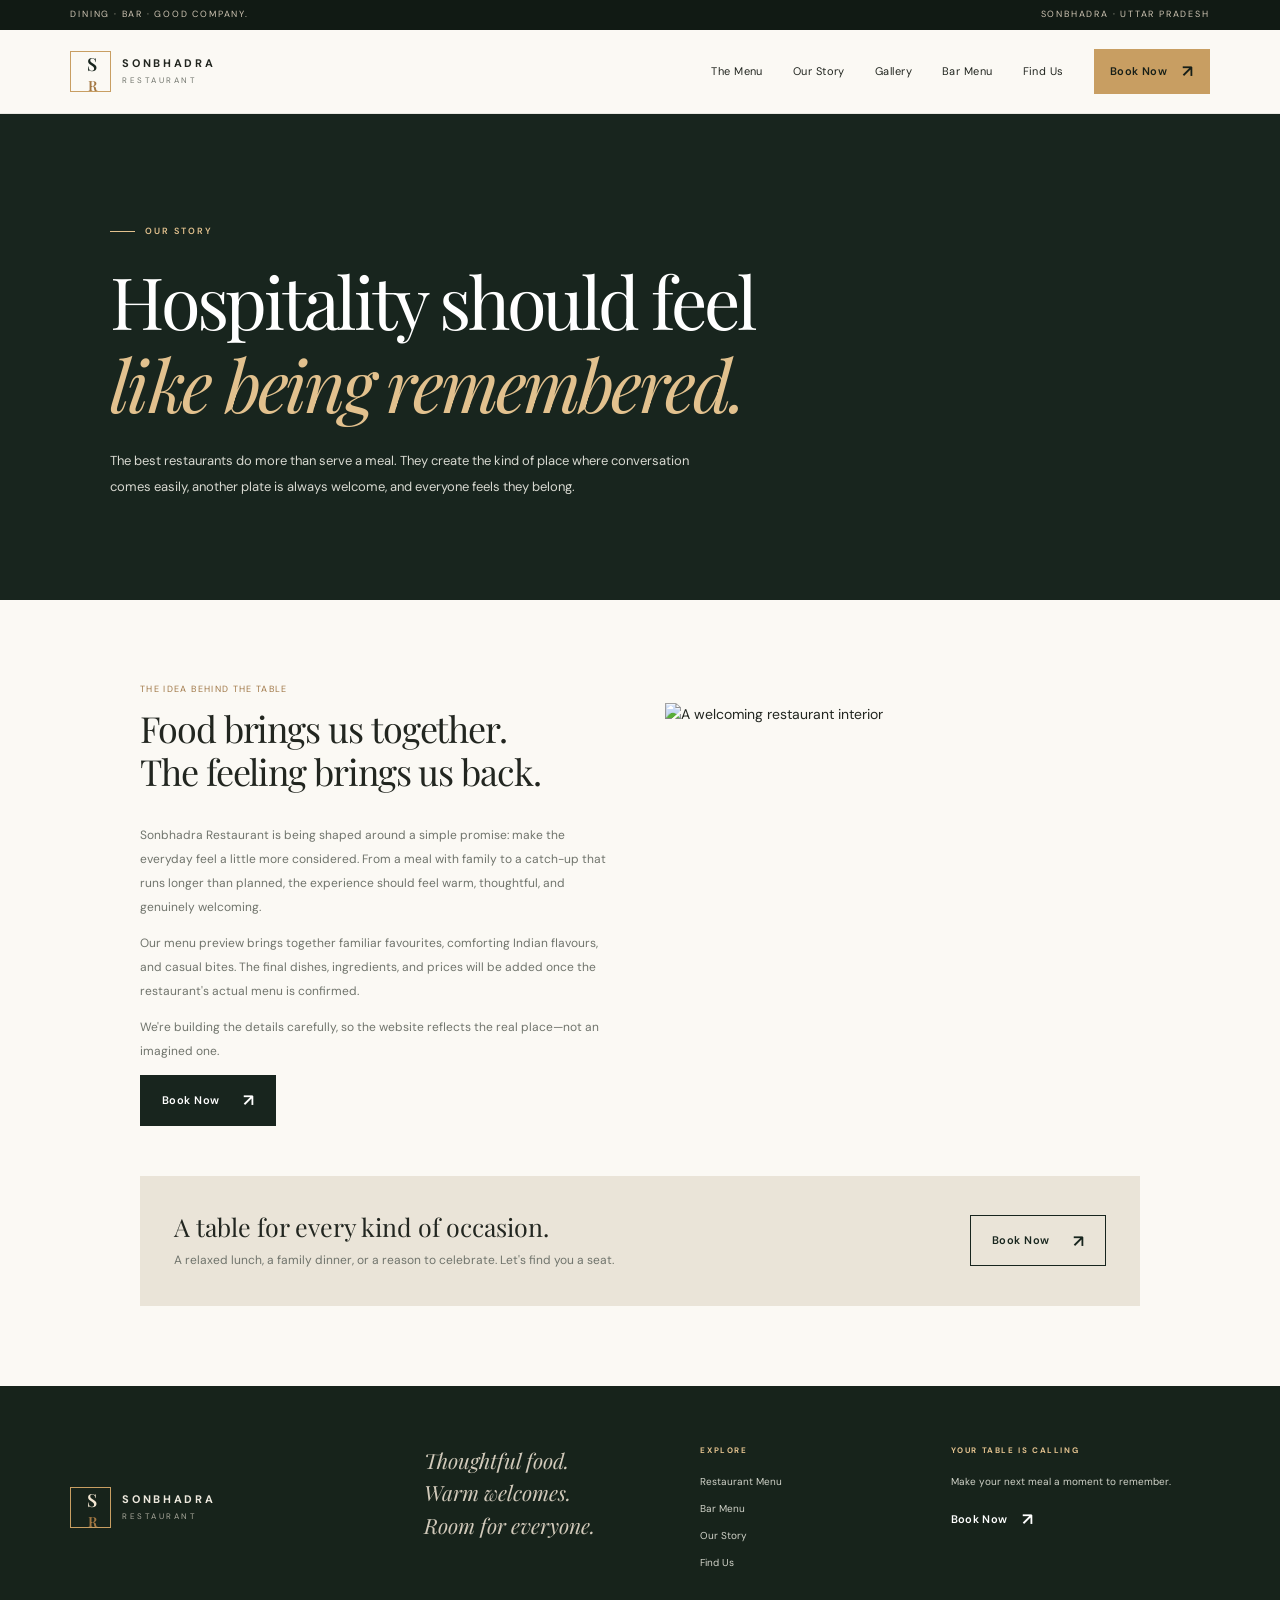
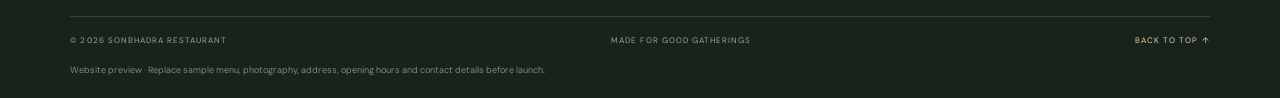
==== about.html @ 44542d3e "Simplify site navigation and align booking labels" ====
<!doctype html>
<html lang="en">
<head><meta charset="utf-8"><meta name="viewport" content="width=device-width, initial-scale=1"><meta name="theme-color" content="#18251e"><meta name="description" content="Discover the thinking behind Sonbhadra Restaurant."><title>Our Story — Sonbhadra Restaurant</title><link rel="preconnect" href="https://fonts.googleapis.com"><link rel="preconnect" href="https://fonts.gstatic.com" crossorigin><link href="https://fonts.googleapis.com/css2?family=DM+Sans:wght@400;500;600;700&family=Playfair+Display:wght@400;500;600;700&display=swap" rel="stylesheet"><link rel="stylesheet" href="styles.css"><script src="app.js" defer></script></head>
<body><div class="topline"><span>DINING · BAR · GOOD COMPANY.</span><span class="topline-right">SONBHADRA · UTTAR PRADESH</span></div><header class="site-header" id="top"><a class="brand" href="index.html"><span class="brand-mark">S<span>R</span></span><span class="brand-copy"><strong>SONBHADRA</strong><small>RESTAURANT</small></span></a><button class="menu-toggle" type="button" aria-label="Open navigation" aria-expanded="false"><span></span><span></span></button><nav class="main-nav" aria-label="Main navigation"><a href="index.html#menu">The Menu</a><a href="about.html">Our Story</a><a href="index.html#gallery">Gallery</a><a href="index.html#menu">Bar Menu</a><a href="index.html#visit">Find Us</a><button class="button button-small button-gold js-book" type="button">Book Now <span>↗</span></button></nav></header>
<main><section class="page-hero"><p class="eyebrow"><span></span> OUR STORY</p><h1>Hospitality should feel<br><em>like being remembered.</em></h1><p class="page-lede">The best restaurants do more than serve a meal. They create the kind of place where conversation comes easily, another plate is always welcome, and everyone feels they belong.</p></section>
<section class="page-content"><div class="page-split"><div><p class="page-eyebrow-note">THE IDEA BEHIND THE TABLE</p><h2>Food brings us together.<br>The feeling brings us back.</h2><p>Sonbhadra Restaurant is being shaped around a simple promise: make the everyday feel a little more considered. From a meal with family to a catch-up that runs longer than planned, the experience should feel warm, thoughtful, and genuinely welcoming.</p><p>Our menu preview brings together familiar favourites, comforting Indian flavours, and casual bites. The final dishes, ingredients, and prices will be added once the restaurant's actual menu is confirmed.</p><p>We're building the details carefully, so the website reflects the real place—not an imagined one.</p><button class="button button-dark js-book" type="button">Book Now <span>↗</span></button></div><img src="https://images.unsplash.com/photo-1517248135467-4c7edcad34c4?auto=format&fit=crop&w=1100&q=85" alt="A welcoming restaurant interior" loading="lazy"></div><div class="page-callout"><div><h3>A table for every kind of occasion.</h3><p>A relaxed lunch, a family dinner, or a reason to celebrate. Let's find you a seat.</p></div><button class="button button-outline js-book" type="button">Book Now <span>↗</span></button></div></section></main>
<footer class="site-footer"><div class="footer-main"><a class="brand brand-footer" href="index.html"><span class="brand-mark">S<span>R</span></span><span class="brand-copy"><strong>SONBHADRA</strong><small>RESTAURANT</small></span></a><p>Thoughtful food.<br>Warm welcomes.<br>Room for everyone.</p><div class="footer-links"><strong>EXPLORE</strong><a href="index.html#menu">Restaurant Menu</a><a href="index.html#menu" data-open-bar-menu>Bar Menu</a><a href="about.html">Our Story</a><a href="index.html#visit">Find Us</a></div><div class="footer-booking"><strong>YOUR TABLE IS CALLING</strong><p>Make your next meal a moment to remember.</p><button class="text-link text-link-light js-book" type="button">Book Now <span>↗</span></button></div></div><div class="footer-bottom"><span>© <span data-year></span> SONBHADRA RESTAURANT</span><span>MADE FOR GOOD GATHERINGS</span><a href="#top">BACK TO TOP ↑</a></div><p class="demo-note">Website preview · Replace sample menu, photography, address, opening hours and contact details before launch.</p></footer>
<div class="booking-modal" id="booking-modal" aria-hidden="true"><div class="modal-backdrop" data-close-modal></div><section class="booking-card" role="dialog" aria-modal="true" aria-labelledby="booking-title" aria-describedby="booking-description"><button class="modal-close" type="button" aria-label="Close booking form" data-close-modal>×</button><p class="eyebrow"><span></span> A PLACE FOR YOU</p><h2 id="booking-title">Let's save you<br><em>a table.</em></h2><p id="booking-description" class="modal-intro">Share a few details. We'll prepare a WhatsApp message for the restaurant so you can confirm your reservation directly.</p><form id="booking-form"><div class="form-row"><label>Your name<input name="guestName" type="text" autocomplete="name" placeholder="Full name" required maxlength="80"></label><label>Phone number<input name="guestPhone" type="tel" autocomplete="tel" placeholder="+91 ..." required maxlength="18" pattern="[+0-9 ()-]{7,18}" title="Enter a valid phone number"></label></div><div class="form-row"><label>Date<input name="date" id="booking-date" type="date" required></label><label>Preferred time<select name="time" required><option value="">Choose a time</option><option>12:00 PM</option><option>12:30 PM</option><option>1:00 PM</option><option>1:30 PM</option><option>2:00 PM</option><option>6:00 PM</option><option>6:30 PM</option><option>7:00 PM</option><option>7:30 PM</option><option>8:00 PM</option><option>8:30 PM</option><option>9:00 PM</option></select></label></div><label>Number of guests<select name="guests" required><option value="1">1 guest</option><option value="2" selected>2 guests</option><option value="3">3 guests</option><option value="4">4 guests</option><option value="5">5 guests</option><option value="6">6 guests</option><option value="7">7 guests</option><option value="8">8 guests</option><option value="9">9 guests</option><option value="10">10 guests</option></select></label><button class="button button-dark form-submit" type="submit">Send on WhatsApp <span>↗</span></button><p class="form-footnote">Your booking is confirmed directly with the restaurant on WhatsApp.</p></form></section></div><div class="toast" id="site-toast" role="status" aria-live="polite"></div></body></html>
---- styles.css ----
:root{--forest:#18251e;--forest-2:#25362b;--cream:#f4f0e8;--paper:#fbf9f4;--gold:#c89e62;--gold-light:#e2c18e;--ink:#222620;--muted:#70746c;--line:#dfd9cd;--serif:"Playfair Display",Georgia,serif;--sans:"DM Sans",Arial,sans-serif;--container:1240px}*{box-sizing:border-box}html{scroll-behavior:smooth;scroll-padding-top:92px}body{margin:0;background:var(--paper);color:var(--ink);font-family:var(--sans);font-size:14px;line-height:1.7;-webkit-font-smoothing:antialiased}body.modal-open{overflow:hidden}img{display:block;width:100%;height:100%;object-fit:cover}a{color:inherit;text-decoration:none}button,input,select{font:inherit}button{cursor:pointer}button:focus-visible,a:focus-visible,input:focus-visible,select:focus-visible{outline:2px solid var(--gold);outline-offset:4px}.topline{min-height:30px;padding:7px 5.5%;display:flex;justify-content:space-between;align-items:center;background:#111a14;color:#cfc5b4;font-size:9px;letter-spacing:.2em}.site-header{position:sticky;top:0;z-index:30;display:flex;align-items:center;justify-content:space-between;padding:19px 5.5%;background:rgba(251,249,244,.96);border-bottom:1px solid rgba(32,42,34,.08);backdrop-filter:blur(16px);transition:padding .25s,box-shadow .25s}.site-header.is-scrolled{padding-top:13px;padding-bottom:13px;box-shadow:0 8px 28px #18251e0b}.brand{display:inline-flex;align-items:center;gap:11px;flex-shrink:0}.brand-mark{width:41px;height:41px;border:1px solid var(--gold);display:grid;place-items:center;position:relative;font:600 18px var(--serif);color:var(--forest);letter-spacing:-.08em}.brand-mark span{font-size:14px;color:#a47843;margin-left:1px}.brand-copy{display:flex;flex-direction:column;line-height:1.25;letter-spacing:.19em}.brand-copy strong{font-size:11px;font-weight:700}.brand-copy small{font-size:8px;letter-spacing:.31em;color:var(--muted);margin-top:4px}.main-nav{display:flex;gap:30px;align-items:center}.main-nav>a{font-size:11px;letter-spacing:.04em;transition:color .2s}.main-nav>a:hover,.footer-links a:hover{color:#ac7c43}.button{border:1px solid transparent;display:inline-flex;align-items:center;justify-content:center;gap:23px;padding:15px 21px;font-size:11px;font-weight:600;letter-spacing:.04em;transition:background .22s,color .22s,border-color .22s,transform .22s;min-height:48px}.button:hover{transform:translateY(-2px)}.button span{font-size:17px;line-height:0}.button-small{padding:12px 15px;min-height:42px;gap:15px}.button-gold{color:#171f18;background:var(--gold)}.button-gold:hover{background:var(--gold-light)}.button-dark{color:#fff;background:var(--forest)}.button-dark:hover{background:#314537}.button-outline{border-color:var(--forest);color:var(--forest);background:transparent}.button-outline:hover{background:var(--forest);color:white}.menu-toggle{display:none;background:none;border:0;padding:9px}.menu-toggle span{display:block;width:24px;height:1px;background:var(--forest);margin:6px}
.hero{position:relative;isolation:isolate;min-height:690px;height:min(79vw,790px);max-height:850px;background:#20271f;color:#fff;display:flex;align-items:center;overflow:hidden}.hero-image,.hero-shade{position:absolute;inset:0;z-index:-2}.hero-image{object-position:center 55%;animation:heroReveal 1.1s ease-out both}.hero-shade{z-index:-1;background:linear-gradient(90deg,rgba(10,16,12,.84) 0%,rgba(14,20,15,.64) 44%,rgba(10,15,11,.16) 100%),linear-gradient(0deg,rgba(8,13,10,.55),transparent 26%)}.hero-content{width:min(720px,72%);margin-left:max(8%,calc((100% - var(--container))/2));padding:72px 0 92px;animation:fadeUp .75s .12s both}.eyebrow{display:flex;align-items:center;gap:10px;margin:0 0 20px;color:#9c794d;font-size:9px;font-weight:600;letter-spacing:.22em}.eyebrow>span{display:inline-block;width:25px;height:1px;background:currentColor}.eyebrow-light{color:var(--gold-light)}h1,h2,h3,p{margin-top:0}h1,h2{font-family:var(--serif);font-weight:400;letter-spacing:-.045em}h1{font-size:clamp(48px,6.5vw,84px);line-height:1.08;margin-bottom:23px}h1 em,h2 em{font-weight:400;color:var(--gold);font-style:italic}.hero-lede{max-width:390px;color:#e0ded7;font-size:14px;line-height:1.9}.hero-actions{display:flex;align-items:center;gap:29px;margin-top:35px}.text-link{display:inline-flex;align-items:center;gap:15px;border:0;padding:0;background:transparent;color:var(--forest);font-size:11px;font-weight:600;letter-spacing:.03em}.text-link span{font-size:17px;transition:transform .2s}.text-link:hover span{transform:translate(3px,-2px)}.text-link-light{color:#fff}.hero-foot{position:absolute;bottom:25px;left:5.5%;right:5.5%;display:flex;justify-content:space-between;color:#d8d3c8;font-size:8px;letter-spacing:.2em}.hero-scroll b{padding-left:10px;color:var(--gold-light);font-size:13px}.hero-seal{position:absolute;right:8%;bottom:18%;height:136px;width:136px;border:1px solid rgba(226,193,142,.58);border-radius:50%;display:flex;flex-direction:column;align-items:center;justify-content:center;text-align:center;transform:rotate(9deg);color:#efe5d3}.hero-seal span{font-size:7px;letter-spacing:.2em}.hero-seal strong{font:500 14px/1.25 var(--serif);letter-spacing:.04em;margin:6px 0}.hero-seal i{font-style:normal;color:var(--gold-light);font-size:12px}.intro-strip{display:grid;grid-template-columns:repeat(3,1fr);padding:29px max(8%,calc((100% - var(--container))/2));background:#ece6da;border-bottom:1px solid #e4dccf}.intro-strip>div{display:flex;align-items:center;gap:16px;padding:0 24px;border-right:1px solid #d6ccbd}.intro-strip>div:first-child{padding-left:0}.intro-strip>div:last-child{border:0}.strip-number{font:italic 19px var(--serif);color:#b18c5c}.intro-strip p{display:flex;flex-direction:column;gap:2px;margin:0}.intro-strip strong{font-size:11px;font-weight:600}.intro-strip small{font-size:10px;color:var(--muted)}
.section{padding:105px max(5.5%,calc((100% - var(--container))/2))}.section-heading{display:flex;justify-content:space-between;align-items:end;gap:35px;margin-bottom:39px}.section-heading h2,.story-copy h2,.visit-copy h2,.page-hero h1{font-size:clamp(38px,4.6vw,58px);line-height:1.15;margin:0}.heading-note{max-width:320px;margin:0 0 5px;color:var(--muted);font-size:12px;line-height:1.9}.menu-toolbar{display:flex;align-items:center;justify-content:space-between;gap:18px;margin-bottom:25px}.filter-tabs{display:flex;gap:7px;flex-wrap:wrap}.filter-tab{padding:10px 15px;border:1px solid #ddd6c9;background:transparent;color:#51564f;font-size:10px;transition:all .2s}.filter-tab:hover,.filter-tab.is-active{background:var(--forest);border-color:var(--forest);color:#fff}.menu-note{font-size:8px;letter-spacing:.14em;color:#8b8b80;text-align:right}.menu-grid{display:grid;grid-template-columns:repeat(3,minmax(0,1fr));gap:31px 23px}.dish-card{min-width:0;transition:opacity .2s,transform .2s}.dish-card[hidden]{display:none}.dish-image{height:235px;position:relative;overflow:hidden;background:#ddd7cb}.dish-image img{transition:transform .55s cubic-bezier(.2,.7,.2,1)}.dish-card:hover .dish-image img{transform:scale(1.05)}.dish-tag{position:absolute;top:13px;left:13px;padding:7px 9px;background:#f8f4ebed;color:var(--forest);font-size:8px;font-weight:700;letter-spacing:.13em}.dish-meta{display:flex;align-items:flex-start;justify-content:space-between;gap:15px;padding:15px 0 0}.dish-meta h3{margin:0 0 5px;font:500 20px var(--serif);letter-spacing:-.025em}.dish-meta p{max-width:275px;margin:0;color:var(--muted);font-size:10px;line-height:1.75}.dish-price{font:italic 18px var(--serif);color:#986b39;white-space:nowrap;padding-top:2px}.menu-bottom{display:flex;align-items:center;justify-content:space-between;gap:24px;margin-top:40px;padding-top:22px;border-top:1px solid var(--line)}.menu-bottom p{margin:0;font-size:10px;color:var(--muted)}
.story-section{display:grid;grid-template-columns:1.02fr .98fr;min-height:620px;background:#eae4d8}.story-photo{position:relative;min-height:500px;overflow:hidden}.story-photo img{position:absolute;inset:0}.photo-caption{position:absolute;bottom:0;left:0;right:0;display:flex;justify-content:space-between;padding:19px 7%;background:linear-gradient(0deg,#111a14c9,transparent);color:#f3ecdf;font-size:8px;letter-spacing:.18em}.story-copy{position:relative;align-self:center;max-width:560px;padding:78px clamp(36px,7vw,105px)}.story-copy h2{margin-bottom:24px}.story-copy>p:not(.eyebrow){color:#66695f;font-size:12px;line-height:2;margin-bottom:16px}.story-copy .text-link{margin-top:13px}.story-ornament{position:absolute;bottom:23px;right:30px;width:70px;height:70px;display:grid;place-items:center;border:1px solid #c8bda9;border-radius:50%;font:500 28px var(--serif);color:#b08a59;letter-spacing:-.1em}.story-ornament span{font-size:19px}.gallery-section{padding-top:105px;padding-bottom:95px}.gallery-grid{display:grid;grid-template-columns:1.08fr 1fr 1fr;gap:18px}.gallery-item{position:relative;height:280px;margin:0;overflow:hidden;background:#ddd7cb}.gallery-tall{height:405px;grid-row:span 2}.gallery-item img{transition:transform .6s}.gallery-item:hover img{transform:scale(1.04)}.gallery-item figcaption{position:absolute;bottom:0;left:0;right:0;display:flex;gap:12px;align-items:center;padding:14px 17px;color:white;font-size:8px;letter-spacing:.18em;background:linear-gradient(0deg,#101710bf,transparent)}.gallery-item figcaption span{color:var(--gold-light)}.gallery-disclaimer{margin:17px 0 0;color:#8e8e82;font-size:9px}
.experience-band{position:relative;isolation:isolate;min-height:560px;display:flex;align-items:center;background:#18251e;color:white;overflow:hidden;padding:75px 9%}.experience-image,.experience-overlay{position:absolute;inset:0;z-index:-2}.experience-image img{object-position:center 45%}.experience-overlay{z-index:-1;background:linear-gradient(90deg,#121c15ef 0%,#172219dd 45%,#17221959 100%)}.experience-copy{max-width:430px}.experience-copy h2{font-size:clamp(50px,5.5vw,68px);line-height:1.05;margin:0 0 21px}.experience-copy>p:not(.eyebrow){max-width:360px;color:#d7d9d0;font-size:12px;line-height:2;margin-bottom:29px}.experience-index{position:absolute;right:5.5%;bottom:26px;color:#d1c8b9;font-size:8px;letter-spacing:.18em}
.visit-section{display:grid;grid-template-columns:.8fr 1.2fr;gap:70px;align-items:center;background:#f0ece3}.visit-copy h2{margin-bottom:22px}.visit-copy>p:not(.eyebrow){max-width:400px;color:var(--muted);font-size:12px;line-height:1.9;margin-bottom:25px}.visit-detail{display:flex;align-items:center;gap:15px;margin:19px 0}.detail-icon{width:38px;height:38px;display:grid;place-items:center;border:1px solid #d4c9b7;color:#aa7d4a;font-size:22px}.visit-detail div{display:flex;flex-direction:column;gap:3px}.visit-detail small{font-size:8px;letter-spacing:.16em;color:#8a8a7e}.visit-detail strong{font-size:11px;font-weight:600}.visit-copy .button{margin-top:15px}.map-frame{height:405px;position:relative;background:#dcd7cb;border:8px solid #fff;box-shadow:0 20px 50px #1c25180c}.map-frame iframe{border:0;width:100%;height:100%;filter:grayscale(.7) sepia(.15)}.map-label{position:absolute;top:16px;left:16px;padding:9px 12px;background:#fbf9f4f0;font-size:8px;letter-spacing:.14em}
.site-footer{background:#17231b;color:#eee9de;padding:58px 5.5% 20px}.footer-main{max-width:var(--container);margin:auto;display:grid;grid-template-columns:1.2fr .9fr .8fr 1fr;gap:43px;padding-bottom:45px}.brand-footer .brand-mark{color:#f3e7d3;border-color:var(--gold)}.brand-footer .brand-copy small{color:#aaa99d}.footer-main>p{font:italic 21px/1.55 var(--serif);color:#d1c9ba;margin:0}.footer-links,.footer-booking{display:flex;flex-direction:column;align-items:flex-start;gap:10px}.footer-links>strong,.footer-booking>strong{font-size:8px;letter-spacing:.2em;color:var(--gold-light);margin-bottom:6px}.footer-links a,.footer-booking p{font-size:10px;color:#d1d3c9;margin:0}.footer-booking .text-link{margin-top:5px}.footer-bottom{max-width:var(--container);margin:auto;border-top:1px solid #ffffff24;padding-top:17px;display:flex;justify-content:space-between;gap:18px;color:#9da399;font-size:8px;letter-spacing:.13em}.footer-bottom a{color:#e7d1b1}.demo-note{max-width:var(--container);margin:15px auto 0;color:#7f8b7f;font-size:9px}
.booking-modal{position:fixed;inset:0;z-index:100;display:grid;place-items:center;padding:18px;visibility:hidden;opacity:0;transition:opacity .25s,visibility .25s}.booking-modal.is-open{visibility:visible;opacity:1}.modal-backdrop{position:absolute;inset:0;background:#101811bd;backdrop-filter:blur(5px)}.booking-card{position:relative;width:min(610px,100%);max-height:calc(100vh - 36px);overflow:auto;padding:clamp(25px,5vw,48px);background:var(--paper);box-shadow:0 25px 100px #0005;transform:translateY(14px);transition:transform .25s}.booking-modal.is-open .booking-card{transform:translateY(0)}.modal-close{position:absolute;top:13px;right:17px;width:36px;height:36px;border:1px solid var(--line);background:transparent;font:300 26px var(--sans);color:var(--forest)}.booking-card h2{font-size:43px;line-height:1.1;margin:0 0 15px}.modal-intro{max-width:460px;margin:0 0 23px;font-size:11px;color:var(--muted);line-height:1.8}.booking-card form{display:grid;gap:15px}.form-row{display:grid;grid-template-columns:1fr 1fr;gap:13px}.booking-card label{display:flex;flex-direction:column;gap:7px;font-size:9px;font-weight:600;letter-spacing:.04em}.booking-card input,.booking-card select{width:100%;min-height:44px;border:1px solid #dcd5c9;background:#fffdf9;padding:10px 11px;color:var(--ink);border-radius:0;font-size:11px}.booking-card input::placeholder{color:#a5a398}.form-submit{width:100%;margin-top:4px}.form-footnote{margin:-4px 0 0;text-align:center;color:#81847b;font-size:9px}.toast{position:fixed;bottom:20px;left:50%;z-index:120;transform:translate(-50%,12px);padding:12px 18px;background:var(--forest);color:#fff;font-size:11px;box-shadow:0 10px 35px #0002;opacity:0;pointer-events:none;transition:all .25s;max-width:calc(100% - 30px)}.toast.is-visible{opacity:1;transform:translate(-50%,0)}
/* Interior pages */
.page-hero{padding:110px max(5.5%,calc((100% - 1060px)/2)) 100px;background:var(--forest);color:#fff}.page-hero .eyebrow{color:var(--gold-light)}.page-hero h1{font-size:clamp(46px,6vw,72px);max-width:820px}.page-hero h1 em{color:var(--gold-light)}.page-hero .page-lede{max-width:590px;color:#d8d9d1;font-size:13px;line-height:2;margin:23px 0 0}.page-content{max-width:1060px;margin:auto;padding:80px 30px}.page-content h2{font:400 36px/1.2 var(--serif);letter-spacing:-.03em}.page-content p{font-size:12px;line-height:2;color:var(--muted)}.page-split{display:grid;grid-template-columns:1fr 1fr;gap:50px;align-items:center}.page-split img{height:400px}.page-callout{margin-top:50px;padding:34px;background:#eae4d8;display:flex;align-items:center;justify-content:space-between;gap:25px}.page-callout h3{font:400 25px var(--serif);margin:0}.page-callout p{max-width:490px;margin:5px 0 0}.team-grid{display:grid;grid-template-columns:repeat(3,1fr);gap:20px;margin-top:30px}.team-card{background:#f0ece3;padding-bottom:20px}.team-card img{height:260px}.team-card h3{font:400 23px var(--serif);margin:18px 17px 2px}.team-card p{margin:0 17px}.kitchen-grid{display:grid;grid-template-columns:1.2fr .8fr;gap:18px;margin-top:34px}.kitchen-grid img{height:330px}.kitchen-grid img:last-child{height:240px;margin-top:90px}.page-eyebrow-note{font-size:9px!important;letter-spacing:.15em;color:#a07848!important}
.reveal{opacity:0;transform:translateY(18px);transition:opacity .65s ease,transform .65s ease}.reveal.is-visible{opacity:1;transform:translateY(0)}@keyframes fadeUp{from{opacity:0;transform:translateY(16px)}to{opacity:1;transform:translateY(0)}}@keyframes heroReveal{from{transform:scale(1.04);opacity:.75}to{transform:scale(1);opacity:1}}
@media(prefers-reduced-motion:reduce){*,*::before,*::after{scroll-behavior:auto!important;animation-duration:.01ms!important;animation-iteration-count:1!important;transition-duration:.01ms!important}.reveal{opacity:1;transform:none}}
@media(max-width:1000px){.main-nav{gap:18px}.section{padding-top:82px;padding-bottom:82px}.dish-image{height:205px}.story-copy{padding:55px 42px}.visit-section{gap:35px}.footer-main{grid-template-columns:1fr 1fr;gap:36px}.hero-seal{right:5%;bottom:14%;height:115px;width:115px}.hero-seal strong{font-size:12px}}
@media(max-width:760px){.topline{padding-left:5%;padding-right:5%;font-size:8px}.topline-right{display:none}.site-header{padding:13px 5%;min-height:71px}.brand-mark{width:37px;height:37px}.menu-toggle{display:block;z-index:35}.main-nav{position:absolute;left:0;right:0;top:100%;padding:0 5%;background:var(--paper);display:flex;flex-direction:column;align-items:stretch;gap:0;max-height:0;overflow:hidden;opacity:0;box-shadow:0 14px 24px #0000;transition:max-height .3s,opacity .2s,padding .3s,box-shadow .3s}.main-nav.is-open{max-height:360px;opacity:1;padding-top:12px;padding-bottom:22px;box-shadow:0 14px 24px #00000012}.main-nav>a{padding:12px 0;border-bottom:1px solid var(--line)}.main-nav .button{margin-top:15px}.hero{height:740px;min-height:640px;max-height:calc(100svh - 100px);align-items:flex-start}.hero-image{object-position:57% center}.hero-shade{background:linear-gradient(90deg,#0c150fe0,#111a15a3 77%,#111a156b),linear-gradient(0deg,#0c150f7a,transparent 45%)}.hero-content{width:90%;margin-left:6%;padding-top:100px}.hero-content h1{font-size:clamp(48px,11vw,68px)}.hero-lede{max-width:340px;font-size:12px}.hero-actions{align-items:flex-start;flex-direction:column;gap:20px}.hero-seal{right:6%;bottom:18%;width:90px;height:90px;opacity:.8}.hero-seal span{font-size:6px}.hero-seal strong{font-size:9px}.hero-foot{left:6%;right:6%;font-size:7px;letter-spacing:.12em}.hero-scroll{display:none}.intro-strip{padding:20px 6%;grid-template-columns:1fr;gap:13px}.intro-strip>div,.intro-strip>div:first-child{padding:0;border:0}.strip-number{width:18px}.intro-strip p{flex-direction:row;align-items:baseline;gap:9px}.intro-strip small{font-size:9px}.section{padding:70px 6%}.section-heading{display:block;margin-bottom:28px}.section-heading h2,.story-copy h2,.visit-copy h2{font-size:43px}.heading-note{margin-top:17px;font-size:11px}.menu-toolbar{display:block}.filter-tabs{gap:6px}.filter-tab{padding:9px 10px;font-size:9px}.menu-note{display:block;text-align:left;margin-top:14px;font-size:7px}.menu-grid{grid-template-columns:repeat(2,minmax(0,1fr));gap:26px 13px}.dish-image{height:clamp(125px,36vw,220px)}.dish-tag{top:8px;left:8px;padding:6px 7px;font-size:7px}.dish-meta{gap:7px;padding-top:10px}.dish-meta h3{font-size:17px}.dish-meta p{font-size:9px;line-height:1.6}.dish-price{font-size:16px}.menu-bottom{align-items:flex-start;flex-direction:column;margin-top:25px;padding-top:17px}.story-section{grid-template-columns:1fr}.story-photo{min-height:370px;height:72vw;max-height:480px}.story-copy{padding:56px 7% 85px}.story-copy>p:not(.eyebrow){font-size:11px}.story-ornament{right:22px;bottom:15px;width:55px;height:55px;font-size:21px}.gallery-section{padding-top:70px;padding-bottom:65px}.gallery-grid{grid-template-columns:1fr 1fr;gap:12px}.gallery-tall{grid-row:auto;grid-column:span 2;height:310px}.gallery-item{height:220px}.gallery-item figcaption{font-size:7px;padding:11px}.experience-band{min-height:520px;padding:65px 7%}.experience-image img{object-position:62% center}.experience-overlay{background:linear-gradient(90deg,#121c15ec 0%,#172219c9 65%,#17221977 100%)}.experience-copy h2{font-size:55px}.experience-index{font-size:7px;left:7%;right:auto}.visit-section{grid-template-columns:1fr;gap:32px;padding-top:70px;padding-bottom:70px}.visit-copy>p:not(.eyebrow){font-size:11px}.map-frame{height:300px;border-width:6px}.footer-main{grid-template-columns:1fr 1fr;gap:33px 22px;padding-bottom:32px}.footer-main>p{font-size:18px}.footer-links a,.footer-booking p{font-size:9px}.footer-bottom{flex-wrap:wrap;gap:12px;font-size:7px}.footer-bottom span:nth-child(2){display:none}.site-footer{padding:42px 6% 17px}.booking-card{padding:29px 21px}.booking-card h2{font-size:37px}.form-row{gap:10px}.booking-card label{font-size:8px}.booking-card input,.booking-card select{font-size:10px;padding:9px 8px}.page-hero{padding:75px 7% 70px}.page-hero h1{font-size:49px}.page-hero .page-lede{font-size:11px}.page-content{padding:52px 7%}.page-split,.kitchen-grid{grid-template-columns:1fr;gap:25px}.page-split img{height:290px}.kitchen-grid img,.kitchen-grid img:last-child{height:270px;margin:0}.team-grid{grid-template-columns:1fr 1fr;gap:13px}.team-card img{height:200px}.team-card h3{font-size:20px}.page-callout{align-items:flex-start;flex-direction:column;padding:23px}.page-callout h3{font-size:23px}}
@media(max-width:380px){.menu-grid{grid-template-columns:1fr}.dish-image{height:220px}.form-row{grid-template-columns:1fr}.booking-card{max-height:calc(100vh - 20px);padding:25px 17px}.team-grid{grid-template-columns:1fr}.team-card img{height:280px}.footer-main{grid-template-columns:1fr}.hero-content{padding-top:78px}.hero-seal{bottom:12%}}

/* Bar & lounge showcase */
.bar-section{background:#e9e2d5}
.bar-intro{display:grid;grid-template-columns:.8fr 1.2fr;min-height:380px;background:#17231b;color:#f3eee4;margin-bottom:24px}
.bar-copy{padding:clamp(28px,5vw,62px);align-self:center}
.bar-kicker,.bar-drink>div>span{font-size:8px;letter-spacing:.2em;color:#c5a16d}
.bar-copy h3{font:400 clamp(32px,4vw,48px)/1.08 var(--serif);letter-spacing:-.04em;margin:16px 0}
.bar-copy h3 em{font-weight:400;color:var(--gold-light)}
.bar-copy>p:not(.bar-note){font-size:11px;line-height:2;color:#d3d5cc;max-width:340px}
.bar-note{font-size:9px;line-height:1.8;color:#aeb4a9;margin:18px 0 22px}
.bar-feature-image{position:relative;min-height:380px;overflow:hidden}
.bar-feature-image img{position:absolute;inset:0}
.bar-feature-image>span{position:absolute;left:20px;bottom:18px;color:#fff;font-size:8px;letter-spacing:.17em;text-shadow:0 2px 10px #000}
.bar-drinks{display:grid;grid-template-columns:repeat(3,minmax(0,1fr));gap:22px}
.bar-drink{background:#f8f5ee}
.bar-drink>img{height:220px}
.bar-drink>div{padding:18px 20px 22px}
.bar-drink h3{font:400 23px var(--serif);margin:9px 0 6px}
.bar-drink p{font-size:10px;line-height:1.8;color:var(--muted);margin:0}
@media(max-width:760px){.bar-intro{grid-template-columns:1fr}.bar-feature-image{min-height:300px;height:65vw}.bar-drinks{grid-template-columns:1fr 1fr;gap:12px}.bar-drink>img{height:170px}.bar-drink>div{padding:14px}.bar-drink h3{font-size:20px}}
@media(max-width:420px){.bar-drinks{grid-template-columns:1fr}.bar-drink>img{height:230px}}


/* Menu discovery: two clear paths, designed to feel like one premium experience. */
.menu-choice-grid{display:grid;grid-template-columns:1fr 1fr;gap:18px;margin:0 0 34px}
.menu-choice{position:relative;isolation:isolate;min-height:245px;overflow:hidden;text-align:left;padding:29px 31px;border:1px solid #d6cbb8;background:#25362b;color:#fff;display:flex;flex-direction:column;align-items:flex-start;justify-content:flex-end;gap:8px;transition:transform .28s,border-color .28s,box-shadow .28s}
.menu-choice:before{content:"";position:absolute;inset:0;z-index:-2;background-size:cover;background-position:center;transition:transform .65s}
.menu-choice:after{content:"";position:absolute;inset:0;z-index:-1;background:linear-gradient(90deg,rgba(15,24,18,.9),rgba(15,24,18,.55) 58%,rgba(15,24,18,.18))}
.menu-choice[data-menu-choice="restaurant"]:before{background-image:url("https://images.unsplash.com/photo-1547592180-85f173990554?auto=format&fit=crop&w=1400&q=85")}
.menu-choice[data-menu-choice="bar"]:before{background-image:url("https://images.unsplash.com/photo-1514933651103-005eec06c04b?auto=format&fit=crop&w=1400&q=85")}
.menu-choice:hover:before,.menu-choice.is-active:before{transform:scale(1.045)}
.menu-choice:hover,.menu-choice.is-active{border-color:var(--gold);box-shadow:0 12px 30px #18251e13}
.menu-choice-number,.menu-choice-action{font-size:8px;letter-spacing:.2em;color:var(--gold-light)}
.menu-choice-title{display:flex;align-items:center;justify-content:space-between;gap:18px;width:100%;font:500 clamp(25px,3vw,38px)/1.2 var(--serif);letter-spacing:-.035em}
.menu-choice-title b{font:400 20px var(--sans);color:var(--gold-light)}
.menu-choice-desc{max-width:360px;color:#e4e3da;font-size:11px;line-height:1.8}
.menu-choice-action{margin-top:12px;padding-top:13px;border-top:1px solid #ffffff4d;width:100%}
.menu-panel[hidden]{display:none!important}.menu-panel{animation:fadeUp .32s ease both}.menu-panel .menu-grid{margin-top:0}
.bar-menu-grid{display:grid;grid-template-columns:repeat(3,minmax(0,1fr));gap:25px 20px}
.bar-menu-card{min-width:0;background:#f1ece2;border:1px solid #e4dccf;transition:transform .25s,box-shadow .25s}
.bar-menu-card:hover{transform:translateY(-4px);box-shadow:0 14px 32px #18251e12}
.bar-menu-card>img{height:205px;object-fit:cover}
.bar-menu-card>div{padding:19px 19px 21px}
.bar-menu-card>div>span{font-size:8px;letter-spacing:.15em;color:#9a7648}
.bar-menu-card h3{font:500 22px/1.25 var(--serif);margin:9px 0 8px;letter-spacing:-.025em}
.bar-menu-card p{font-size:10px;line-height:1.8;color:var(--muted);min-height:36px;margin:0 0 12px}
.bar-menu-card strong{font:italic 18px var(--serif);color:#986b39}
.bar-menu-card strong small{font:400 9px var(--sans);color:#858579}
.bar-menu-disclaimer{font-size:9px;color:#8a887e;margin:23px 0 0;line-height:1.8}
.visit-section{gap:clamp(35px,6vw,82px);background:#f0ece3}
.visit-copy{max-width:460px}.visit-copy h2{font-size:clamp(40px,4.5vw,58px);margin-bottom:20px}
.visit-detail{align-items:flex-start;margin:24px 0 18px}.visit-detail .detail-icon{flex-shrink:0;border-radius:50%;background:#e7dfd1}
.visit-detail strong{font-size:12px;line-height:1.7}
.location-note{margin:15px 0 0;font-size:9px;line-height:1.8;color:#858579;max-width:340px}
.map-frame{height:430px;overflow:hidden;position:relative;border:1px solid #fff;box-shadow:0 22px 55px #18251e14;background:#ddd7cb}
.map-frame iframe{display:block;height:100%;width:100%;border:0;filter:grayscale(.45) sepia(.12);opacity:.94}
.map-frame-heading{position:absolute;z-index:2;top:18px;left:18px;right:18px;display:flex;flex-direction:column;align-items:flex-start;gap:3px;padding:16px 18px;background:rgba(251,249,244,.95);box-shadow:0 6px 24px #18251e13;pointer-events:none}
.map-frame-heading span,.map-frame-heading small{font-size:8px;letter-spacing:.18em;color:#77796f}
.map-frame-heading strong{font:500 24px/1.2 var(--serif);color:var(--forest)}
.map-frame-heading strong em{font-style:normal;color:#b38a56}
.map-label{top:auto;left:18px;bottom:18px;background:#18251eea;color:#f7f0e4;font-size:8px;letter-spacing:.13em;padding:10px 12px}
@media(max-width:900px){.menu-choice{min-height:225px;padding:24px}.bar-menu-grid{grid-template-columns:repeat(2,minmax(0,1fr))}.visit-section{grid-template-columns:1fr 1.1fr;gap:28px}.map-frame{height:390px}}
@media(max-width:620px){.menu-choice-grid{grid-template-columns:1fr;gap:12px;margin-bottom:27px}.menu-choice{min-height:205px;padding:23px}.menu-choice-title{font-size:31px}.bar-menu-grid{grid-template-columns:1fr 1fr;gap:12px}.bar-menu-card>img{height:145px}.bar-menu-card>div{padding:13px}.bar-menu-card h3{font-size:18px}.bar-menu-card p{font-size:9px;min-height:52px}.bar-menu-card strong{font-size:16px}.bar-menu-card strong small{font-size:8px}.visit-section{grid-template-columns:1fr;gap:27px}.map-frame{height:330px}.map-frame-heading{top:12px;left:12px;right:12px;padding:12px 14px}.map-frame-heading strong{font-size:21px}.map-label{left:12px;bottom:12px;font-size:7px}.location-note{max-width:none}}
@media(prefers-reduced-motion:reduce){.menu-choice:before,.bar-menu-card,.menu-panel{animation:none;transition:none}}
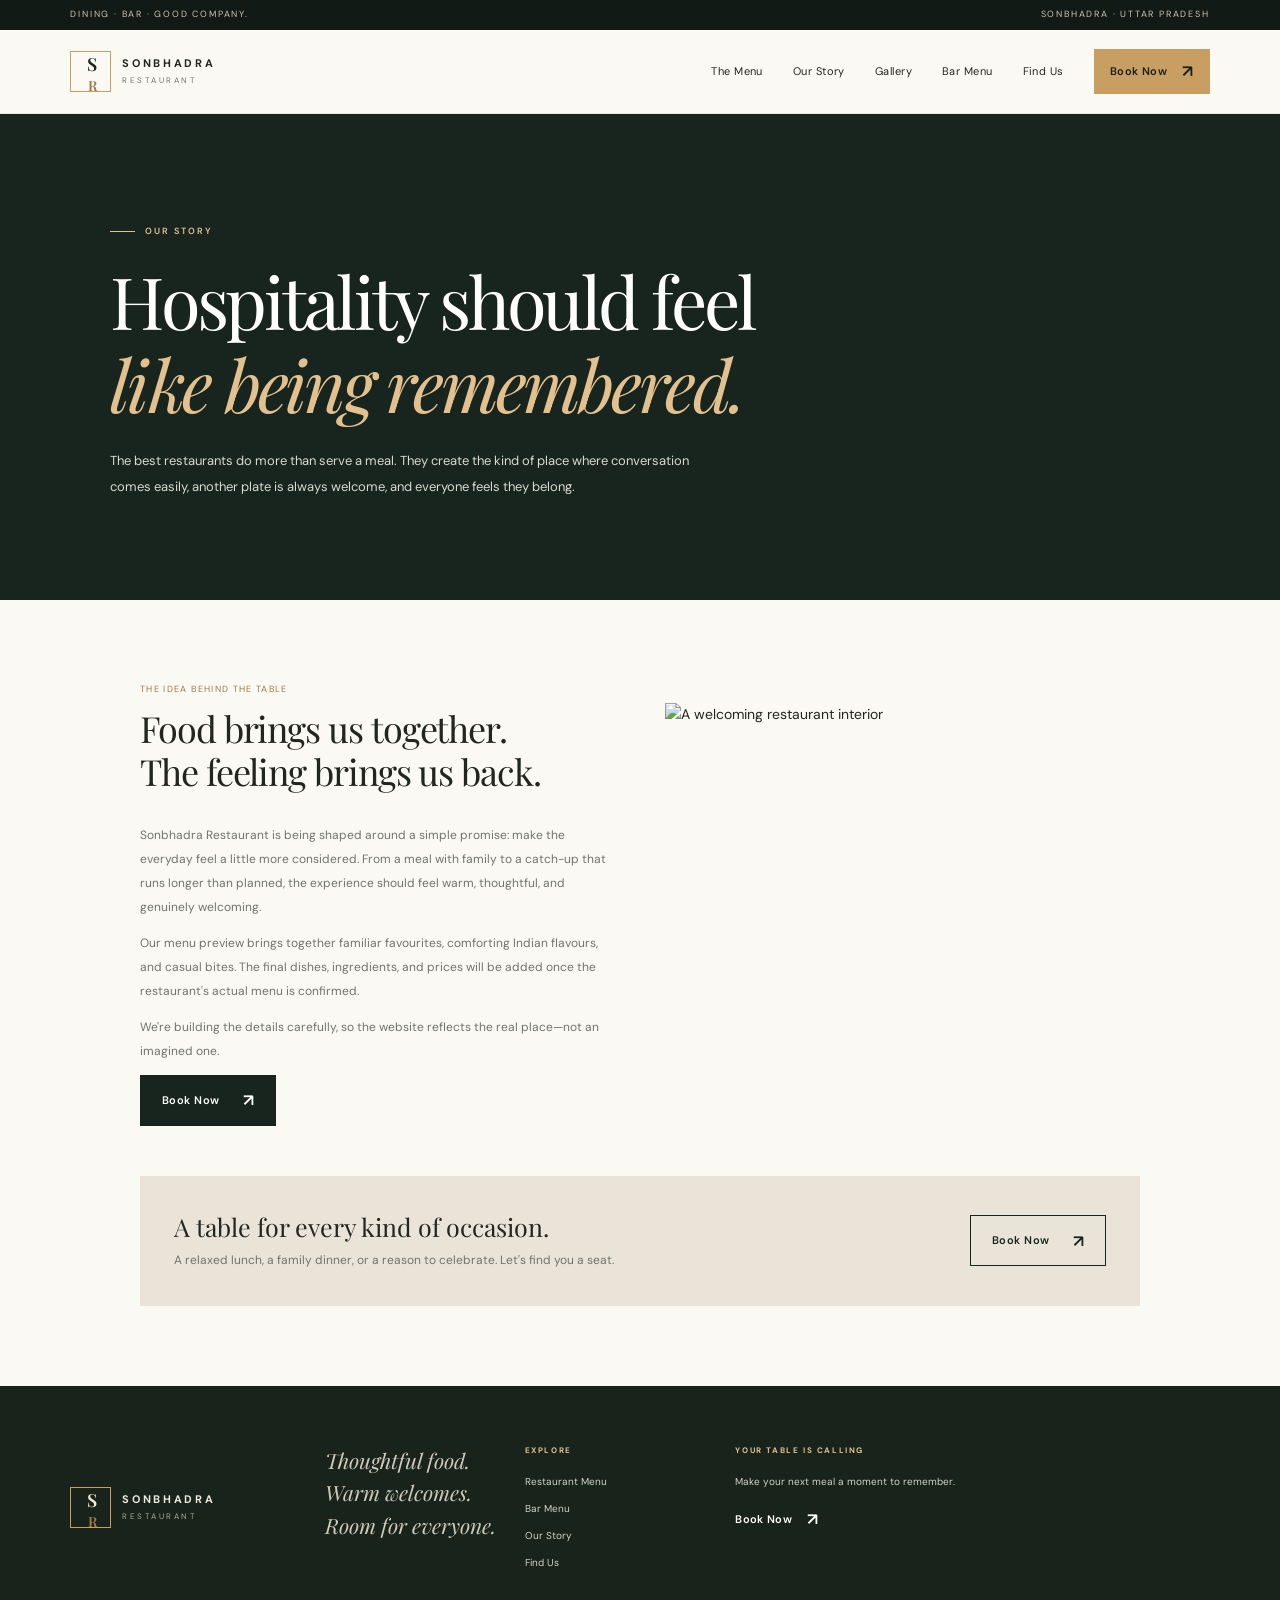
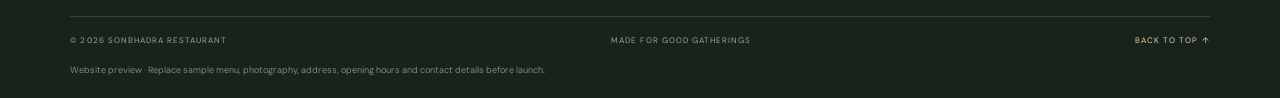
==== commit 79c2dda0: "Add SEO and social sharing metadata to about page" ====
--- a/about.html
+++ b/about.html
@@ -1,6 +1,24 @@
 <!doctype html>
 <html lang="en">
-<head><meta charset="utf-8"><meta name="viewport" content="width=device-width, initial-scale=1"><meta name="theme-color" content="#18251e"><meta name="description" content="Discover the thinking behind Sonbhadra Restaurant."><title>Our Story — Sonbhadra Restaurant</title><link rel="preconnect" href="https://fonts.googleapis.com"><link rel="preconnect" href="https://fonts.gstatic.com" crossorigin><link href="https://fonts.googleapis.com/css2?family=DM+Sans:wght@400;500;600;700&family=Playfair+Display:wght@400;500;600;700&display=swap" rel="stylesheet"><link rel="stylesheet" href="styles.css"><script src="app.js" defer></script></head>
+<head>
+<meta charset="utf-8">
+<meta name="viewport" content="width=device-width, initial-scale=1">
+<meta name="theme-color" content="#18251e">
+<meta name="description" content="Learn about the hospitality and dining experience envisioned by Sonbhadra Restaurant &amp; Bar. Explore our restaurant and bar menus and plan a visit.">
+<title>Our Story | Sonbhadra Restaurant &amp; Bar</title>
+<meta property="og:type" content="website">
+<meta property="og:site_name" content="Sonbhadra Restaurant &amp; Bar">
+<meta property="og:title" content="Our Story | Sonbhadra Restaurant &amp; Bar">
+<meta property="og:description" content="Discover the story and dining experience behind Sonbhadra Restaurant &amp; Bar.">
+<meta property="og:url" content="https://orbieast.github.io/Sonbhadra-restaurant/about.html">
+<meta property="og:image" content="https://images.unsplash.com/photo-1414235077428-338989a2e8c0?auto=format&amp;fit=crop&amp;w=1200&amp;h=630&amp;q=85">
+<meta property="og:image:width" content="1200">
+<meta property="og:image:height" content="630">
+<meta property="og:image:alt" content="A warmly lit restaurant table prepared for dining">
+<meta name="twitter:card" content="summary_large_image">
+<meta name="twitter:title" content="Our Story | Sonbhadra Restaurant &amp; Bar">
+<meta name="twitter:description" content="Discover the story and dining experience behind Sonbhadra Restaurant &amp; Bar.">
+<meta name="twitter:image" content="https://images.unsplash.com/photo-1414235077428-338989a2e8c0?auto=format&amp;fit=crop&amp;w=1200&amp;h=630&amp;q=85"><link rel="preconnect" href="https://fonts.googleapis.com"><link rel="preconnect" href="https://fonts.gstatic.com" crossorigin><link href="https://fonts.googleapis.com/css2?family=DM+Sans:wght@400;500;600;700&family=Playfair+Display:wght@400;500;600;700&display=swap" rel="stylesheet"><link rel="stylesheet" href="styles.css"><script src="app.js" defer></script></head>
 <body><div class="topline"><span>DINING · BAR · GOOD COMPANY.</span><span class="topline-right">SONBHADRA · UTTAR PRADESH</span></div><header class="site-header" id="top"><a class="brand" href="index.html"><span class="brand-mark">S<span>R</span></span><span class="brand-copy"><strong>SONBHADRA</strong><small>RESTAURANT</small></span></a><button class="menu-toggle" type="button" aria-label="Open navigation" aria-expanded="false"><span></span><span></span></button><nav class="main-nav" aria-label="Main navigation"><a href="index.html#menu">The Menu</a><a href="about.html">Our Story</a><a href="index.html#gallery">Gallery</a><a href="index.html#menu">Bar Menu</a><a href="index.html#visit">Find Us</a><button class="button button-small button-gold js-book" type="button">Book Now <span>↗</span></button></nav></header>
 <main><section class="page-hero"><p class="eyebrow"><span></span> OUR STORY</p><h1>Hospitality should feel<br><em>like being remembered.</em></h1><p class="page-lede">The best restaurants do more than serve a meal. They create the kind of place where conversation comes easily, another plate is always welcome, and everyone feels they belong.</p></section>
 <section class="page-content"><div class="page-split"><div><p class="page-eyebrow-note">THE IDEA BEHIND THE TABLE</p><h2>Food brings us together.<br>The feeling brings us back.</h2><p>Sonbhadra Restaurant is being shaped around a simple promise: make the everyday feel a little more considered. From a meal with family to a catch-up that runs longer than planned, the experience should feel warm, thoughtful, and genuinely welcoming.</p><p>Our menu preview brings together familiar favourites, comforting Indian flavours, and casual bites. The final dishes, ingredients, and prices will be added once the restaurant's actual menu is confirmed.</p><p>We're building the details carefully, so the website reflects the real place—not an imagined one.</p><button class="button button-dark js-book" type="button">Book Now <span>↗</span></button></div><img src="https://images.unsplash.com/photo-1517248135467-4c7edcad34c4?auto=format&fit=crop&w=1100&q=85" alt="A welcoming restaurant interior" loading="lazy"></div><div class="page-callout"><div><h3>A table for every kind of occasion.</h3><p>A relaxed lunch, a family dinner, or a reason to celebrate. Let's find you a seat.</p></div><button class="button button-outline js-book" type="button">Book Now <span>↗</span></button></div></section></main>
--- a/styles.css
+++ b/styles.css
@@ -77,3 +77,34 @@
 @media(max-width:900px){.menu-choice{min-height:225px;padding:24px}.bar-menu-grid{grid-template-columns:repeat(2,minmax(0,1fr))}.visit-section{grid-template-columns:1fr 1.1fr;gap:28px}.map-frame{height:390px}}
 @media(max-width:620px){.menu-choice-grid{grid-template-columns:1fr;gap:12px;margin-bottom:27px}.menu-choice{min-height:205px;padding:23px}.menu-choice-title{font-size:31px}.bar-menu-grid{grid-template-columns:1fr 1fr;gap:12px}.bar-menu-card>img{height:145px}.bar-menu-card>div{padding:13px}.bar-menu-card h3{font-size:18px}.bar-menu-card p{font-size:9px;min-height:52px}.bar-menu-card strong{font-size:16px}.bar-menu-card strong small{font-size:8px}.visit-section{grid-template-columns:1fr;gap:27px}.map-frame{height:330px}.map-frame-heading{top:12px;left:12px;right:12px;padding:12px 14px}.map-frame-heading strong{font-size:21px}.map-label{left:12px;bottom:12px;font-size:7px}.location-note{max-width:none}}
 @media(prefers-reduced-motion:reduce){.menu-choice:before,.bar-menu-card,.menu-panel{animation:none;transition:none}}
+
+
+/* Location: replace the embedded map preview with a clean directions card. */
+.visit-section{align-items:stretch}
+.directions-card{min-height:340px;position:relative;display:flex;flex-direction:column;justify-content:flex-end;align-items:flex-start;overflow:hidden;padding:clamp(25px,4vw,46px);color:#f7f0e4;background:linear-gradient(145deg,#26392e,#18251e 72%);text-decoration:none;border:1px solid #cbb58f;box-shadow:0 22px 55px #18251e14;transition:transform .25s,box-shadow .25s}
+.directions-card:before{content:"⌖";position:absolute;right:clamp(25px,5vw,55px);top:15px;font:200px/1 var(--serif);color:#e7d7b5;opacity:.09;transform:rotate(-12deg)}
+.directions-card:hover{transform:translateY(-4px);box-shadow:0 28px 65px #18251e22}
+.directions-card-icon{position:absolute;right:28px;top:25px;width:40px;height:40px;display:grid;place-items:center;border:1px solid #d8c49c;border-radius:50%;color:#e8d6ad;font-size:18px}
+.directions-kicker,.directions-card-meta{font-size:8px;letter-spacing:.2em;color:#d3c5a7}
+.directions-card>strong{font:500 clamp(31px,4vw,46px)/1.15 var(--serif);letter-spacing:-.035em;margin:14px 0 8px}
+.directions-card>strong em{font-style:normal;color:#d7b47d}
+.directions-card-rule{height:1px;width:100%;background:#ffffff32;margin:25px 0 18px}
+.directions-card-link{display:flex;align-items:center;justify-content:space-between;gap:20px;width:100%;font-size:9px;letter-spacing:.16em;color:#f4e8d0}
+.directions-card-link b{font-size:18px;font-weight:400;color:#e0bd80}
+.footer-contact{display:flex;flex-direction:column;gap:14px;min-width:160px}
+.footer-contact>strong{font-size:9px;letter-spacing:.16em;color:#d5b987}
+.footer-contact p{display:flex;flex-direction:column;gap:4px;margin:0}
+.footer-contact p span{font-size:8px;letter-spacing:.12em;color:#a9aa9e;text-transform:uppercase}
+.footer-contact p b{font-size:10px;line-height:1.6;color:#f2eee4;font-weight:400}
+.footer-contact p b small{display:block;color:#a9aa9e;font-size:8px}
+.footer-contact>a{font-size:9px;color:#dfc18c;text-decoration:none;margin-top:3px}
+.footer-contact>a:hover{text-decoration:underline}
+@media(max-width:900px){.directions-card{min-height:300px}}
+@media(max-width:620px){.directions-card{min-height:270px;padding:25px}.directions-card:before{font-size:160px}.footer-contact{gap:12px}}
+
+
+/* Footer now includes real-world contact fields without inventing client details. */
+.footer-main{grid-template-columns:1.05fr .8fr .85fr 1.05fr 1fr;gap:24px}
+.footer-contact>strong{font-size:8px;letter-spacing:.2em;color:var(--gold-light);margin-bottom:6px}
+@media(max-width:1000px){.footer-main{grid-template-columns:repeat(3,minmax(0,1fr));gap:30px}.footer-main>.brand-footer{grid-column:auto}}
+@media(max-width:620px){.footer-main{grid-template-columns:repeat(2,minmax(0,1fr));gap:28px 18px}.footer-main>.brand-footer{grid-column:1/-1}.footer-main>p{font-size:18px}.footer-bottom{flex-wrap:wrap;line-height:1.8}}
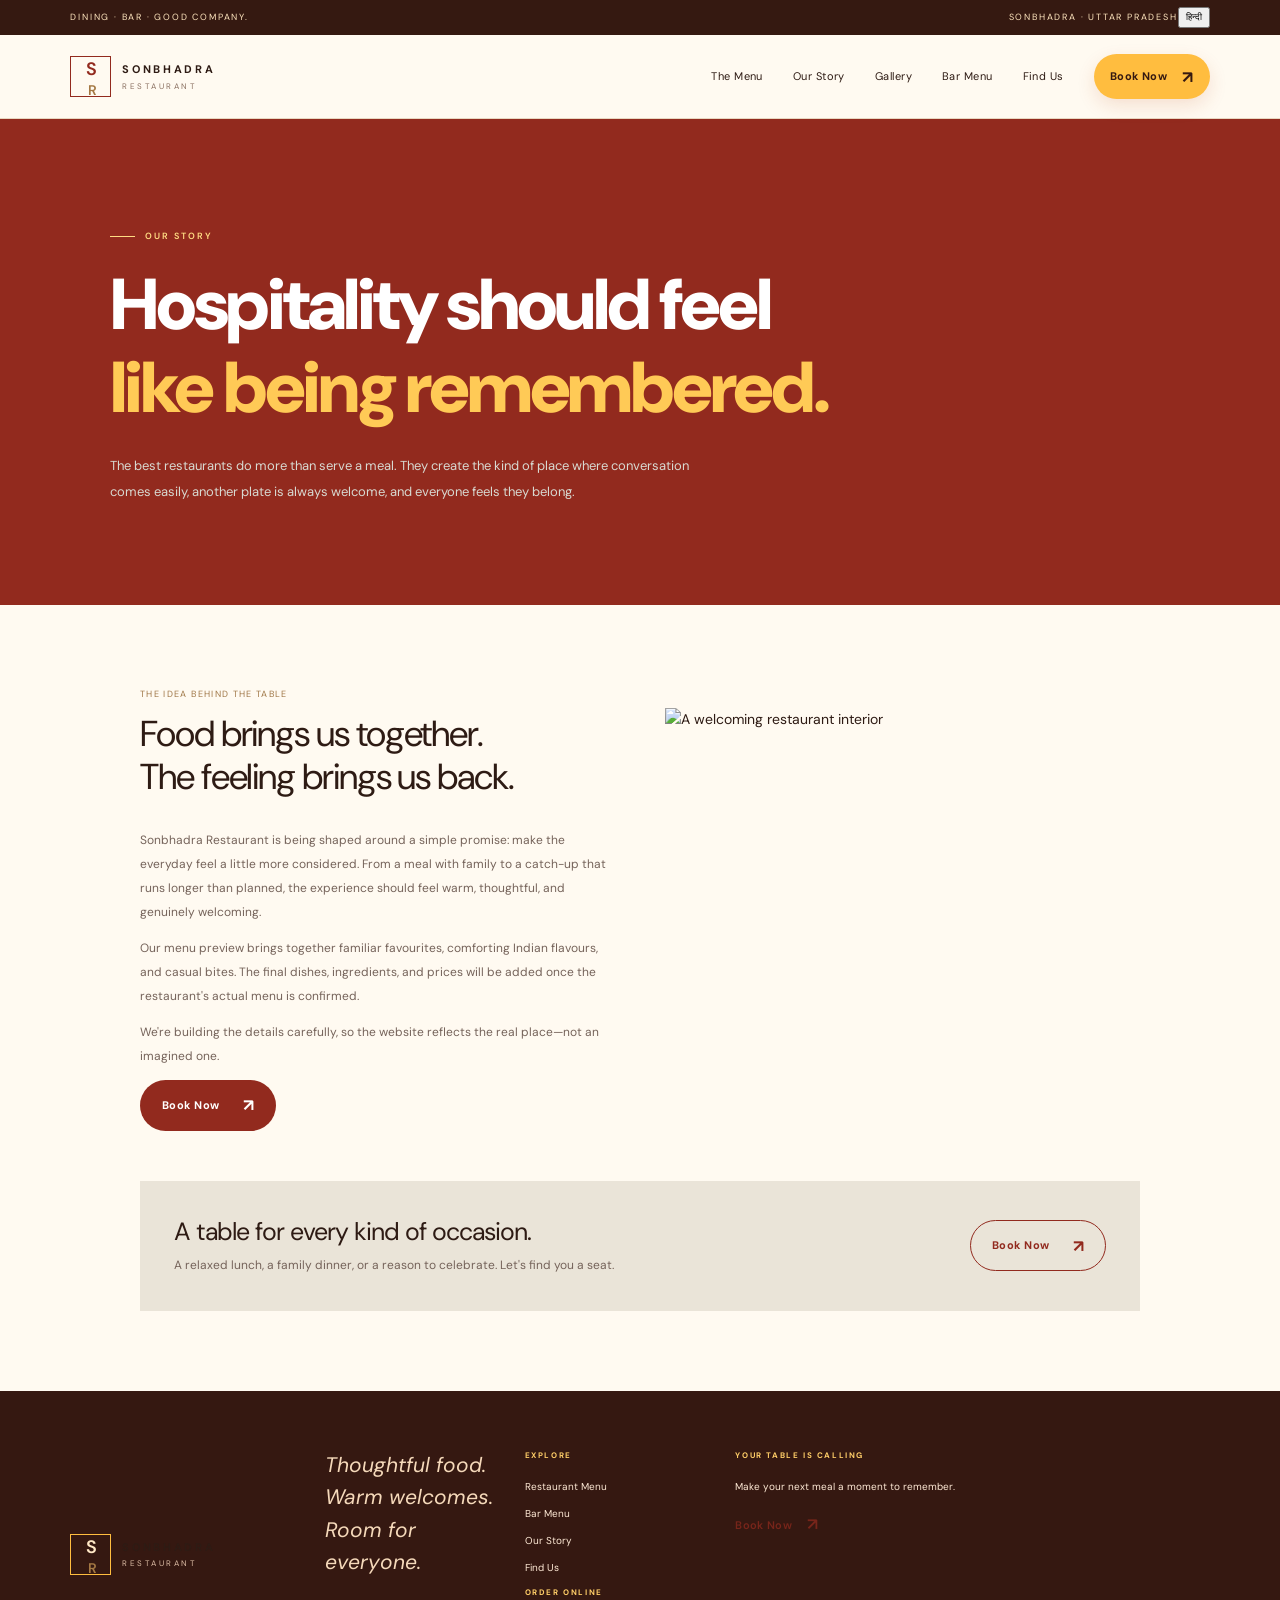
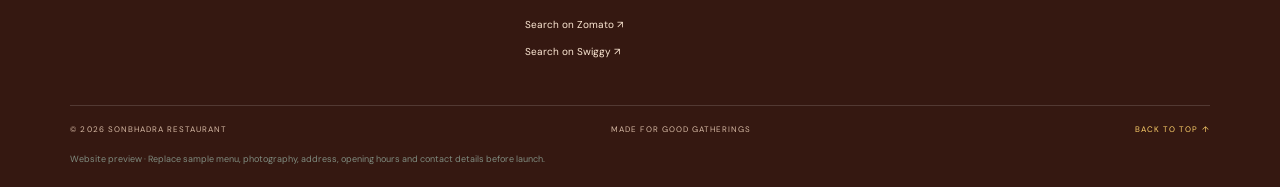
==== commit dfdc3756: "Add consistent language toggle and order platform links to story page" ====
--- a/about.html
+++ b/about.html
@@ -19,8 +19,8 @@
 <meta name="twitter:title" content="Our Story | Sonbhadra Restaurant &amp; Bar">
 <meta name="twitter:description" content="Discover the story and dining experience behind Sonbhadra Restaurant &amp; Bar.">
 <meta name="twitter:image" content="https://images.unsplash.com/photo-1414235077428-338989a2e8c0?auto=format&amp;fit=crop&amp;w=1200&amp;h=630&amp;q=85"><link rel="preconnect" href="https://fonts.googleapis.com"><link rel="preconnect" href="https://fonts.gstatic.com" crossorigin><link href="https://fonts.googleapis.com/css2?family=DM+Sans:wght@400;500;600;700&family=Playfair+Display:wght@400;500;600;700&display=swap" rel="stylesheet"><link rel="stylesheet" href="styles.css"><script src="app.js" defer></script></head>
-<body><div class="topline"><span>DINING · BAR · GOOD COMPANY.</span><span class="topline-right">SONBHADRA · UTTAR PRADESH</span></div><header class="site-header" id="top"><a class="brand" href="index.html"><span class="brand-mark">S<span>R</span></span><span class="brand-copy"><strong>SONBHADRA</strong><small>RESTAURANT</small></span></a><button class="menu-toggle" type="button" aria-label="Open navigation" aria-expanded="false"><span></span><span></span></button><nav class="main-nav" aria-label="Main navigation"><a href="index.html#menu">The Menu</a><a href="about.html">Our Story</a><a href="index.html#gallery">Gallery</a><a href="index.html#menu">Bar Menu</a><a href="index.html#visit">Find Us</a><button class="button button-small button-gold js-book" type="button">Book Now <span>↗</span></button></nav></header>
+<body><div class="topline"><span>DINING · BAR · GOOD COMPANY.</span><div class="topline-tools"><span class="topline-right">SONBHADRA · UTTAR PRADESH</span><button class="language-toggle" type="button" data-language-toggle aria-label="Switch language to Hindi">हिन्दी</button></div></div><header class="site-header" id="top"><a class="brand" href="index.html"><span class="brand-mark">S<span>R</span></span><span class="brand-copy"><strong>SONBHADRA</strong><small>RESTAURANT</small></span></a><button class="menu-toggle" type="button" aria-label="Open navigation" aria-expanded="false"><span></span><span></span></button><nav class="main-nav" aria-label="Main navigation"><a href="index.html#menu">The Menu</a><a href="about.html">Our Story</a><a href="index.html#gallery">Gallery</a><a href="index.html#menu">Bar Menu</a><a href="index.html#visit">Find Us</a><button class="button button-small button-gold js-book" type="button">Book Now <span>↗</span></button></nav></header>
 <main><section class="page-hero"><p class="eyebrow"><span></span> OUR STORY</p><h1>Hospitality should feel<br><em>like being remembered.</em></h1><p class="page-lede">The best restaurants do more than serve a meal. They create the kind of place where conversation comes easily, another plate is always welcome, and everyone feels they belong.</p></section>
 <section class="page-content"><div class="page-split"><div><p class="page-eyebrow-note">THE IDEA BEHIND THE TABLE</p><h2>Food brings us together.<br>The feeling brings us back.</h2><p>Sonbhadra Restaurant is being shaped around a simple promise: make the everyday feel a little more considered. From a meal with family to a catch-up that runs longer than planned, the experience should feel warm, thoughtful, and genuinely welcoming.</p><p>Our menu preview brings together familiar favourites, comforting Indian flavours, and casual bites. The final dishes, ingredients, and prices will be added once the restaurant's actual menu is confirmed.</p><p>We're building the details carefully, so the website reflects the real place—not an imagined one.</p><button class="button button-dark js-book" type="button">Book Now <span>↗</span></button></div><img src="https://images.unsplash.com/photo-1517248135467-4c7edcad34c4?auto=format&fit=crop&w=1100&q=85" alt="A welcoming restaurant interior" loading="lazy"></div><div class="page-callout"><div><h3>A table for every kind of occasion.</h3><p>A relaxed lunch, a family dinner, or a reason to celebrate. Let's find you a seat.</p></div><button class="button button-outline js-book" type="button">Book Now <span>↗</span></button></div></section></main>
-<footer class="site-footer"><div class="footer-main"><a class="brand brand-footer" href="index.html"><span class="brand-mark">S<span>R</span></span><span class="brand-copy"><strong>SONBHADRA</strong><small>RESTAURANT</small></span></a><p>Thoughtful food.<br>Warm welcomes.<br>Room for everyone.</p><div class="footer-links"><strong>EXPLORE</strong><a href="index.html#menu">Restaurant Menu</a><a href="index.html#menu" data-open-bar-menu>Bar Menu</a><a href="about.html">Our Story</a><a href="index.html#visit">Find Us</a></div><div class="footer-booking"><strong>YOUR TABLE IS CALLING</strong><p>Make your next meal a moment to remember.</p><button class="text-link text-link-light js-book" type="button">Book Now <span>↗</span></button></div></div><div class="footer-bottom"><span>© <span data-year></span> SONBHADRA RESTAURANT</span><span>MADE FOR GOOD GATHERINGS</span><a href="#top">BACK TO TOP ↑</a></div><p class="demo-note">Website preview · Replace sample menu, photography, address, opening hours and contact details before launch.</p></footer>
+<footer class="site-footer"><div class="footer-main"><a class="brand brand-footer" href="index.html"><span class="brand-mark">S<span>R</span></span><span class="brand-copy"><strong>SONBHADRA</strong><small>RESTAURANT</small></span></a><p>Thoughtful food.<br>Warm welcomes.<br>Room for everyone.</p><div class="footer-links"><strong>EXPLORE</strong><a href="index.html#menu">Restaurant Menu</a><a href="index.html#menu" data-open-bar-menu>Bar Menu</a><a href="about.html">Our Story</a><a href="index.html#visit">Find Us</a><strong class="footer-order-heading">ORDER ONLINE</strong><a href="https://www.zomato.com/robertsganj/restaurants?query=Sonbhadra%20Restaurant" target="_blank" rel="noopener noreferrer">Search on Zomato ↗</a><a href="https://www.swiggy.com/search?query=Sonbhadra%20Restaurant%20Bar" target="_blank" rel="noopener noreferrer">Search on Swiggy ↗</a></div><div class="footer-booking"><strong>YOUR TABLE IS CALLING</strong><p>Make your next meal a moment to remember.</p><button class="text-link text-link-light js-book" type="button">Book Now <span>↗</span></button></div></div><div class="footer-bottom"><span>© <span data-year></span> SONBHADRA RESTAURANT</span><span>MADE FOR GOOD GATHERINGS</span><a href="#top">BACK TO TOP ↑</a></div><p class="demo-note">Website preview · Replace sample menu, photography, address, opening hours and contact details before launch.</p></footer>
 <div class="booking-modal" id="booking-modal" aria-hidden="true"><div class="modal-backdrop" data-close-modal></div><section class="booking-card" role="dialog" aria-modal="true" aria-labelledby="booking-title" aria-describedby="booking-description"><button class="modal-close" type="button" aria-label="Close booking form" data-close-modal>×</button><p class="eyebrow"><span></span> A PLACE FOR YOU</p><h2 id="booking-title">Let's save you<br><em>a table.</em></h2><p id="booking-description" class="modal-intro">Share a few details. We'll prepare a WhatsApp message for the restaurant so you can confirm your reservation directly.</p><form id="booking-form"><div class="form-row"><label>Your name<input name="guestName" type="text" autocomplete="name" placeholder="Full name" required maxlength="80"></label><label>Phone number<input name="guestPhone" type="tel" autocomplete="tel" placeholder="+91 ..." required maxlength="18" pattern="[+0-9 ()-]{7,18}" title="Enter a valid phone number"></label></div><div class="form-row"><label>Date<input name="date" id="booking-date" type="date" required></label><label>Preferred time<select name="time" required><option value="">Choose a time</option><option>12:00 PM</option><option>12:30 PM</option><option>1:00 PM</option><option>1:30 PM</option><option>2:00 PM</option><option>6:00 PM</option><option>6:30 PM</option><option>7:00 PM</option><option>7:30 PM</option><option>8:00 PM</option><option>8:30 PM</option><option>9:00 PM</option></select></label></div><label>Number of guests<select name="guests" required><option value="1">1 guest</option><option value="2" selected>2 guests</option><option value="3">3 guests</option><option value="4">4 guests</option><option value="5">5 guests</option><option value="6">6 guests</option><option value="7">7 guests</option><option value="8">8 guests</option><option value="9">9 guests</option><option value="10">10 guests</option></select></label><button class="button button-dark form-submit" type="submit">Send on WhatsApp <span>↗</span></button><p class="form-footnote">Your booking is confirmed directly with the restaurant on WhatsApp.</p></form></section></div><div class="toast" id="site-toast" role="status" aria-live="polite"></div></body></html>
--- a/styles.css
+++ b/styles.css
@@ -1,4 +1,4 @@
-:root{--forest:#18251e;--forest-2:#25362b;--cream:#f4f0e8;--paper:#fbf9f4;--gold:#c89e62;--gold-light:#e2c18e;--ink:#222620;--muted:#70746c;--line:#dfd9cd;--serif:"Playfair Display",Georgia,serif;--sans:"DM Sans",Arial,sans-serif;--container:1240px}*{box-sizing:border-box}html{scroll-behavior:smooth;scroll-padding-top:92px}body{margin:0;background:var(--paper);color:var(--ink);font-family:var(--sans);font-size:14px;line-height:1.7;-webkit-font-smoothing:antialiased}body.modal-open{overflow:hidden}img{display:block;width:100%;height:100%;object-fit:cover}a{color:inherit;text-decoration:none}button,input,select{font:inherit}button{cursor:pointer}button:focus-visible,a:focus-visible,input:focus-visible,select:focus-visible{outline:2px solid var(--gold);outline-offset:4px}.topline{min-height:30px;padding:7px 5.5%;display:flex;justify-content:space-between;align-items:center;background:#111a14;color:#cfc5b4;font-size:9px;letter-spacing:.2em}.site-header{position:sticky;top:0;z-index:30;display:flex;align-items:center;justify-content:space-between;padding:19px 5.5%;background:rgba(251,249,244,.96);border-bottom:1px solid rgba(32,42,34,.08);backdrop-filter:blur(16px);transition:padding .25s,box-shadow .25s}.site-header.is-scrolled{padding-top:13px;padding-bottom:13px;box-shadow:0 8px 28px #18251e0b}.brand{display:inline-flex;align-items:center;gap:11px;flex-shrink:0}.brand-mark{width:41px;height:41px;border:1px solid var(--gold);display:grid;place-items:center;position:relative;font:600 18px var(--serif);color:var(--forest);letter-spacing:-.08em}.brand-mark span{font-size:14px;color:#a47843;margin-left:1px}.brand-copy{display:flex;flex-direction:column;line-height:1.25;letter-spacing:.19em}.brand-copy strong{font-size:11px;font-weight:700}.brand-copy small{font-size:8px;letter-spacing:.31em;color:var(--muted);margin-top:4px}.main-nav{display:flex;gap:30px;align-items:center}.main-nav>a{font-size:11px;letter-spacing:.04em;transition:color .2s}.main-nav>a:hover,.footer-links a:hover{color:#ac7c43}.button{border:1px solid transparent;display:inline-flex;align-items:center;justify-content:center;gap:23px;padding:15px 21px;font-size:11px;font-weight:600;letter-spacing:.04em;transition:background .22s,color .22s,border-color .22s,transform .22s;min-height:48px}.button:hover{transform:translateY(-2px)}.button span{font-size:17px;line-height:0}.button-small{padding:12px 15px;min-height:42px;gap:15px}.button-gold{color:#171f18;background:var(--gold)}.button-gold:hover{background:var(--gold-light)}.button-dark{color:#fff;background:var(--forest)}.button-dark:hover{background:#314537}.button-outline{border-color:var(--forest);color:var(--forest);background:transparent}.button-outline:hover{background:var(--forest);color:white}.menu-toggle{display:none;background:none;border:0;padding:9px}.menu-toggle span{display:block;width:24px;height:1px;background:var(--forest);margin:6px}
+:root{--forest:#922a1e;--forest-2:#6f1f18;--cream:#fff2dc;--paper:#fffaf1;--gold:#ffbd3f;--gold-light:#ffdf9b;--ink:#351811;--muted:#80675b;--line:#edd9bd;--serif:"Nunito", "DM Sans", Arial, sans-serif;--sans:"DM Sans",Arial,sans-serif;--container:1240px}*{box-sizing:border-box}html{scroll-behavior:smooth;scroll-padding-top:92px}body{margin:0;background:var(--paper);color:var(--ink);font-family:var(--sans);font-size:14px;line-height:1.7;-webkit-font-smoothing:antialiased}body.modal-open{overflow:hidden}img{display:block;width:100%;height:100%;object-fit:cover}a{color:inherit;text-decoration:none}button,input,select{font:inherit}button{cursor:pointer}button:focus-visible,a:focus-visible,input:focus-visible,select:focus-visible{outline:2px solid var(--gold);outline-offset:4px}.topline{min-height:30px;padding:7px 5.5%;display:flex;justify-content:space-between;align-items:center;background:#111a14;color:#cfc5b4;font-size:9px;letter-spacing:.2em}.site-header{position:sticky;top:0;z-index:30;display:flex;align-items:center;justify-content:space-between;padding:19px 5.5%;background:rgba(251,249,244,.96);border-bottom:1px solid rgba(32,42,34,.08);backdrop-filter:blur(16px);transition:padding .25s,box-shadow .25s}.site-header.is-scrolled{padding-top:13px;padding-bottom:13px;box-shadow:0 8px 28px #18251e0b}.brand{display:inline-flex;align-items:center;gap:11px;flex-shrink:0}.brand-mark{width:41px;height:41px;border:1px solid var(--gold);display:grid;place-items:center;position:relative;font:600 18px var(--serif);color:var(--forest);letter-spacing:-.08em}.brand-mark span{font-size:14px;color:#a47843;margin-left:1px}.brand-copy{display:flex;flex-direction:column;line-height:1.25;letter-spacing:.19em}.brand-copy strong{font-size:11px;font-weight:700}.brand-copy small{font-size:8px;letter-spacing:.31em;color:var(--muted);margin-top:4px}.main-nav{display:flex;gap:30px;align-items:center}.main-nav>a{font-size:11px;letter-spacing:.04em;transition:color .2s}.main-nav>a:hover,.footer-links a:hover{color:#ac7c43}.button{border:1px solid transparent;display:inline-flex;align-items:center;justify-content:center;gap:23px;padding:15px 21px;font-size:11px;font-weight:600;letter-spacing:.04em;transition:background .22s,color .22s,border-color .22s,transform .22s;min-height:48px}.button:hover{transform:translateY(-2px)}.button span{font-size:17px;line-height:0}.button-small{padding:12px 15px;min-height:42px;gap:15px}.button-gold{color:#171f18;background:var(--gold)}.button-gold:hover{background:var(--gold-light)}.button-dark{color:#fff;background:var(--forest)}.button-dark:hover{background:#314537}.button-outline{border-color:var(--forest);color:var(--forest);background:transparent}.button-outline:hover{background:var(--forest);color:white}.menu-toggle{display:none;background:none;border:0;padding:9px}.menu-toggle span{display:block;width:24px;height:1px;background:var(--forest);margin:6px}
 .hero{position:relative;isolation:isolate;min-height:690px;height:min(79vw,790px);max-height:850px;background:#20271f;color:#fff;display:flex;align-items:center;overflow:hidden}.hero-image,.hero-shade{position:absolute;inset:0;z-index:-2}.hero-image{object-position:center 55%;animation:heroReveal 1.1s ease-out both}.hero-shade{z-index:-1;background:linear-gradient(90deg,rgba(10,16,12,.84) 0%,rgba(14,20,15,.64) 44%,rgba(10,15,11,.16) 100%),linear-gradient(0deg,rgba(8,13,10,.55),transparent 26%)}.hero-content{width:min(720px,72%);margin-left:max(8%,calc((100% - var(--container))/2));padding:72px 0 92px;animation:fadeUp .75s .12s both}.eyebrow{display:flex;align-items:center;gap:10px;margin:0 0 20px;color:#9c794d;font-size:9px;font-weight:600;letter-spacing:.22em}.eyebrow>span{display:inline-block;width:25px;height:1px;background:currentColor}.eyebrow-light{color:var(--gold-light)}h1,h2,h3,p{margin-top:0}h1,h2{font-family:var(--serif);font-weight:400;letter-spacing:-.045em}h1{font-size:clamp(48px,6.5vw,84px);line-height:1.08;margin-bottom:23px}h1 em,h2 em{font-weight:400;color:var(--gold);font-style:italic}.hero-lede{max-width:390px;color:#e0ded7;font-size:14px;line-height:1.9}.hero-actions{display:flex;align-items:center;gap:29px;margin-top:35px}.text-link{display:inline-flex;align-items:center;gap:15px;border:0;padding:0;background:transparent;color:var(--forest);font-size:11px;font-weight:600;letter-spacing:.03em}.text-link span{font-size:17px;transition:transform .2s}.text-link:hover span{transform:translate(3px,-2px)}.text-link-light{color:#fff}.hero-foot{position:absolute;bottom:25px;left:5.5%;right:5.5%;display:flex;justify-content:space-between;color:#d8d3c8;font-size:8px;letter-spacing:.2em}.hero-scroll b{padding-left:10px;color:var(--gold-light);font-size:13px}.hero-seal{position:absolute;right:8%;bottom:18%;height:136px;width:136px;border:1px solid rgba(226,193,142,.58);border-radius:50%;display:flex;flex-direction:column;align-items:center;justify-content:center;text-align:center;transform:rotate(9deg);color:#efe5d3}.hero-seal span{font-size:7px;letter-spacing:.2em}.hero-seal strong{font:500 14px/1.25 var(--serif);letter-spacing:.04em;margin:6px 0}.hero-seal i{font-style:normal;color:var(--gold-light);font-size:12px}.intro-strip{display:grid;grid-template-columns:repeat(3,1fr);padding:29px max(8%,calc((100% - var(--container))/2));background:#ece6da;border-bottom:1px solid #e4dccf}.intro-strip>div{display:flex;align-items:center;gap:16px;padding:0 24px;border-right:1px solid #d6ccbd}.intro-strip>div:first-child{padding-left:0}.intro-strip>div:last-child{border:0}.strip-number{font:italic 19px var(--serif);color:#b18c5c}.intro-strip p{display:flex;flex-direction:column;gap:2px;margin:0}.intro-strip strong{font-size:11px;font-weight:600}.intro-strip small{font-size:10px;color:var(--muted)}
 .section{padding:105px max(5.5%,calc((100% - var(--container))/2))}.section-heading{display:flex;justify-content:space-between;align-items:end;gap:35px;margin-bottom:39px}.section-heading h2,.story-copy h2,.visit-copy h2,.page-hero h1{font-size:clamp(38px,4.6vw,58px);line-height:1.15;margin:0}.heading-note{max-width:320px;margin:0 0 5px;color:var(--muted);font-size:12px;line-height:1.9}.menu-toolbar{display:flex;align-items:center;justify-content:space-between;gap:18px;margin-bottom:25px}.filter-tabs{display:flex;gap:7px;flex-wrap:wrap}.filter-tab{padding:10px 15px;border:1px solid #ddd6c9;background:transparent;color:#51564f;font-size:10px;transition:all .2s}.filter-tab:hover,.filter-tab.is-active{background:var(--forest);border-color:var(--forest);color:#fff}.menu-note{font-size:8px;letter-spacing:.14em;color:#8b8b80;text-align:right}.menu-grid{display:grid;grid-template-columns:repeat(3,minmax(0,1fr));gap:31px 23px}.dish-card{min-width:0;transition:opacity .2s,transform .2s}.dish-card[hidden]{display:none}.dish-image{height:235px;position:relative;overflow:hidden;background:#ddd7cb}.dish-image img{transition:transform .55s cubic-bezier(.2,.7,.2,1)}.dish-card:hover .dish-image img{transform:scale(1.05)}.dish-tag{position:absolute;top:13px;left:13px;padding:7px 9px;background:#f8f4ebed;color:var(--forest);font-size:8px;font-weight:700;letter-spacing:.13em}.dish-meta{display:flex;align-items:flex-start;justify-content:space-between;gap:15px;padding:15px 0 0}.dish-meta h3{margin:0 0 5px;font:500 20px var(--serif);letter-spacing:-.025em}.dish-meta p{max-width:275px;margin:0;color:var(--muted);font-size:10px;line-height:1.75}.dish-price{font:italic 18px var(--serif);color:#986b39;white-space:nowrap;padding-top:2px}.menu-bottom{display:flex;align-items:center;justify-content:space-between;gap:24px;margin-top:40px;padding-top:22px;border-top:1px solid var(--line)}.menu-bottom p{margin:0;font-size:10px;color:var(--muted)}
 .story-section{display:grid;grid-template-columns:1.02fr .98fr;min-height:620px;background:#eae4d8}.story-photo{position:relative;min-height:500px;overflow:hidden}.story-photo img{position:absolute;inset:0}.photo-caption{position:absolute;bottom:0;left:0;right:0;display:flex;justify-content:space-between;padding:19px 7%;background:linear-gradient(0deg,#111a14c9,transparent);color:#f3ecdf;font-size:8px;letter-spacing:.18em}.story-copy{position:relative;align-self:center;max-width:560px;padding:78px clamp(36px,7vw,105px)}.story-copy h2{margin-bottom:24px}.story-copy>p:not(.eyebrow){color:#66695f;font-size:12px;line-height:2;margin-bottom:16px}.story-copy .text-link{margin-top:13px}.story-ornament{position:absolute;bottom:23px;right:30px;width:70px;height:70px;display:grid;place-items:center;border:1px solid #c8bda9;border-radius:50%;font:500 28px var(--serif);color:#b08a59;letter-spacing:-.1em}.story-ornament span{font-size:19px}.gallery-section{padding-top:105px;padding-bottom:95px}.gallery-grid{display:grid;grid-template-columns:1.08fr 1fr 1fr;gap:18px}.gallery-item{position:relative;height:280px;margin:0;overflow:hidden;background:#ddd7cb}.gallery-tall{height:405px;grid-row:span 2}.gallery-item img{transition:transform .6s}.gallery-item:hover img{transform:scale(1.04)}.gallery-item figcaption{position:absolute;bottom:0;left:0;right:0;display:flex;gap:12px;align-items:center;padding:14px 17px;color:white;font-size:8px;letter-spacing:.18em;background:linear-gradient(0deg,#101710bf,transparent)}.gallery-item figcaption span{color:var(--gold-light)}.gallery-disclaimer{margin:17px 0 0;color:#8e8e82;font-size:9px}
@@ -108,3 +108,359 @@
 .footer-contact>strong{font-size:8px;letter-spacing:.2em;color:var(--gold-light);margin-bottom:6px}
 @media(max-width:1000px){.footer-main{grid-template-columns:repeat(3,minmax(0,1fr));gap:30px}.footer-main>.brand-footer{grid-column:auto}}
 @media(max-width:620px){.footer-main{grid-template-columns:repeat(2,minmax(0,1fr));gap:28px 18px}.footer-main>.brand-footer{grid-column:1/-1}.footer-main>p{font-size:18px}.footer-bottom{flex-wrap:wrap;line-height:1.8}}
+
+
+
+/* Food-first refresh: warm, appetite-forward colors and clearer booking hierarchy. */
+:root{
+  --forest:#922a1e;
+  --forest-2:#b83a27;
+  --cream:#fff0d7;
+  --paper:#fffaf1;
+  --gold:#ffbd3f;
+  --gold-light:#ffdc83;
+  --ink:#2e1b14;
+  --muted:#75635a;
+  --line:#ecdac3;
+  --container:1240px;
+}
+html{scroll-padding-top:88px}
+body{background:var(--paper);color:var(--ink)}
+.topline{background:#351911;color:#ffe6bf}
+.site-header{background:rgba(255,250,241,.96);border-bottom-color:#e8d7c1}
+.site-header.is-scrolled{box-shadow:0 8px 28px #4b1d1014}
+.brand-mark{color:var(--forest);border-color:var(--forest)}
+.brand-copy strong{color:var(--ink)}
+.brand-copy small{color:#8a7061}
+.main-nav>a:hover,.footer-links a:hover{color:var(--forest-2)}
+.button{border-radius:999px;font-weight:700}
+.button-gold{background:var(--gold);color:#351911;box-shadow:0 7px 18px #b94c1926}
+.button-gold:hover{background:#ffd36d}
+.button-dark{background:var(--forest);border-radius:999px}
+.button-dark:hover{background:#742116}
+.button-outline{border-radius:999px;border-color:var(--forest);color:var(--forest)}
+.button-outline:hover{background:var(--forest);color:white}
+.menu-toggle span{background:var(--forest)}
+.eyebrow{color:#b63724}
+.eyebrow-light{color:#ffdb85}
+
+/* Split hero: the food is the main visual, not a dim restaurant interior. */
+.hero{
+  display:block;
+  min-height:650px;
+  height:auto;
+  max-height:none;
+  padding:0 6%;
+  background:#fff0d7;
+  color:var(--ink);
+}
+.hero-image{
+  inset:34px 5% 58px auto;
+  width:46%;
+  height:calc(100% - 92px);
+  z-index:0;
+  object-position:center 54%;
+  border-radius:28px 7px 28px 7px;
+  filter:saturate(1.14) contrast(1.04);
+}
+.hero-shade{
+  inset:34px 5% 58px auto;
+  width:46%;
+  height:calc(100% - 92px);
+  z-index:1;
+  border-radius:28px 7px 28px 7px;
+  background:linear-gradient(0deg,rgba(49,17,9,.48),transparent 48%);
+}
+.hero-content{
+  position:relative;
+  z-index:2;
+  width:min(44%,600px);
+  margin:0;
+  padding:93px 0 125px;
+  animation:fadeUp .7s .1s both;
+}
+.hero-content .eyebrow{color:#a82e20;letter-spacing:.14em}
+.hero-content h1{
+  max-width:610px;
+  margin:0;
+  color:#2e1b14;
+  font-size:clamp(52px,6.1vw,82px);
+  line-height:1.02;
+  letter-spacing:-.055em;
+}
+#hero-title em{color:#c33725;font-style:italic}
+.hero-lede{max-width:420px;color:#70584d;font-size:14px;line-height:1.85}
+.hero-actions{align-items:center;gap:18px;margin-top:28px;flex-wrap:wrap}
+.hero-actions .button{padding:16px 23px}
+.text-link-light{color:#77251a}
+.text-link-light:hover{color:#ba3523}
+.hero-foot{
+  z-index:2;
+  left:6%;
+  right:54%;
+  bottom:30px;
+  color:#8a6d5e;
+  font-size:8px;
+  letter-spacing:.13em;
+}
+.hero-scroll b{color:var(--forest-2)}
+.hero-seal{
+  z-index:3;
+  right:7%;
+  bottom:37px;
+  width:116px;
+  height:116px;
+  background:#ffca56;
+  border:5px solid #fff0d7;
+  color:#742419;
+  box-shadow:0 8px 24px #45190e35;
+  transform:rotate(8deg);
+}
+.hero-seal span{font-weight:700;letter-spacing:.16em}
+.hero-seal strong{font-size:14px;line-height:1.1}
+.hero-seal i{color:#9e2b1f;font-size:15px}
+
+/* Warm colour blocks bring food, menu choices and the booking action forward. */
+.intro-strip{
+  background:#ffd36c;
+  border-bottom:1px solid #f2bf4b;
+}
+.intro-strip>div{border-color:#e4b84c}
+.strip-number{color:#a92d21}
+.intro-strip strong{color:#3c2017}
+.intro-strip small{color:#68483a}
+.section{background:var(--paper)}
+.section-heading h2,.story-copy h2,.visit-copy h2{letter-spacing:-.045em}
+.section-heading h2 em,.story-copy h2 em,.visit-copy h2 em{color:#bd3624}
+.heading-note{color:#756158}
+.menu-choice-grid{gap:16px;margin-bottom:30px}
+.menu-choice{
+  min-height:248px;
+  border:2px solid #fff3df;
+  border-radius:18px;
+  box-shadow:0 10px 30px #5a251012;
+}
+.menu-choice:before{filter:saturate(1.18) contrast(1.04)}
+.menu-choice:after{background:linear-gradient(90deg,rgba(48,17,10,.88),rgba(67,25,13,.52) 58%,rgba(67,25,13,.12))}
+.menu-choice[data-menu-choice="restaurant"]:before{
+  background-image:url("https://images.unsplash.com/photo-1565557623262-b51c2513a641?auto=format&fit=crop&w=1400&q=88")
+}
+.menu-choice[data-menu-choice="bar"]:before{
+  background-image:url("https://images.unsplash.com/photo-1544145945-f90425340c7e?auto=format&fit=crop&w=1400&q=88")
+}
+.menu-choice:hover,.menu-choice.is-active{border-color:#ffbd3f;box-shadow:0 14px 32px #762a171c}
+.menu-choice-number,.menu-choice-action{color:#ffda7e}
+.menu-choice-title{font-size:clamp(26px,3vw,39px)}
+.filter-tab{border-radius:999px;border-color:#e7d4bb;color:#63483b}
+.filter-tab:hover,.filter-tab.is-active{background:var(--forest);border-color:var(--forest);color:#fff9ef}
+.menu-note{color:#8c6b5b}
+.menu-grid{gap:25px 20px}
+.dish-card{
+  overflow:hidden;
+  padding:10px 10px 0;
+  background:#fffdf8;
+  border:1px solid #efdfc9;
+  border-radius:16px;
+  box-shadow:0 8px 24px #6030190b;
+  transition:transform .24s,box-shadow .24s;
+}
+.dish-card:hover{transform:translateY(-4px);box-shadow:0 15px 30px #60301919}
+.dish-image{height:226px;border-radius:11px;background:#f3e1c8}
+.dish-image img,.gallery-item img,.bar-menu-card>img{filter:saturate(1.12) contrast(1.03)}
+.dish-tag{
+  background:#ffdf83eF;
+  color:#6f2116;
+  border-radius:999px;
+  padding:7px 10px;
+  letter-spacing:.09em;
+}
+.dish-meta{padding:14px 5px 17px;gap:10px}
+.dish-meta h3{color:#382019;font-size:21px}
+.dish-meta p{color:#806b5f;font-size:11px;line-height:1.7}
+.dish-price{color:#ba3524;font-weight:700;font-style:normal}
+.menu-bottom{border-color:#eddbc5}
+.menu-bottom .button{flex-shrink:0}
+.bar-menu-grid{gap:22px}
+.bar-menu-card{
+  overflow:hidden;
+  background:#fffdf8;
+  border:1px solid #efdfc9;
+  border-radius:16px;
+  box-shadow:0 8px 24px #6030190b;
+}
+.bar-menu-card:hover{box-shadow:0 15px 30px #60301919}
+.bar-menu-card>img{height:215px}
+.bar-menu-card>div{padding:18px 18px 21px}
+.bar-menu-card>div>span{color:#ac3827}
+.bar-menu-card h3{color:#382019}
+.bar-menu-card p{color:#806b5f}
+.bar-menu-card strong{color:#b73524;font-style:normal;font-weight:700}
+.bar-menu-disclaimer,.gallery-disclaimer{color:#8a6d5e}
+.story-section{background:#ffedce}
+.story-copy{position:relative}
+.story-copy>p:not(.eyebrow){color:#70594d}
+.story-ornament{border-color:#ca8b37;color:#bd3624}
+.gallery-section{background:#fffaf1}
+.gallery-grid{gap:15px}
+.gallery-item{border-radius:15px;background:#efdcc3;box-shadow:0 10px 24px #53201110}
+.gallery-item figcaption{background:linear-gradient(0deg,rgba(42,15,9,.88),transparent);letter-spacing:.12em}
+.gallery-item figcaption span{color:#ffd46b}
+.experience-band{background:#792318}
+.experience-overlay{background:linear-gradient(90deg,rgba(67,16,10,.94),rgba(96,26,16,.79) 47%,rgba(76,22,13,.35))}
+.experience-copy h2 em{color:#ffcf61}
+.experience-copy>p:not(.eyebrow){color:#ffecdb}
+.experience-index{color:#ffe0b0}
+.visit-section{background:#fff0d7}
+.visit-copy>p:not(.eyebrow){color:#735c50}
+.visit-detail .detail-icon{border-color:#edc78f;background:#ffe6b5;color:#a32f21}
+.directions-card{
+  background:radial-gradient(circle at 85% 18%,#c95132 0,#a43324 28%,#642016 78%);
+  border:1px solid #e5ae69;
+  box-shadow:0 18px 42px #792b191c;
+}
+.directions-card:before{color:#ffd888;opacity:.12}
+.directions-card-icon{border-color:#ffd788;color:#ffdb88}
+.directions-kicker,.directions-card-meta{color:#ffdda0}
+.directions-card>strong em,.directions-card-link b{color:#ffce64}
+.site-footer{background:#351811;color:#fff0dc}
+.brand-footer .brand-mark{color:#ffe8c6;border-color:#ffbd3f}
+.brand-footer .brand-copy small{color:#dcbda5}
+.footer-main>p{color:#f5d9ba}
+.footer-links>strong,.footer-booking>strong,.footer-contact>strong{color:#ffce68}
+.footer-links a,.footer-booking p,.footer-contact p b{color:#ffead6}
+.footer-contact p span,.footer-contact p b small{color:#cfac96}
+.footer-contact>a,.footer-bottom a{color:#ffd16b}
+.footer-bottom{border-color:#ffffff24;color:#d6b9a4}
+.booking-card{border-radius:20px;border:1px solid #edcf9f}
+.booking-card input,.booking-card select{border-radius:10px;border-color:#e8d2b5;background:#fffdf8}
+.form-submit{box-shadow:0 8px 18px #aa33251c}
+.toast{background:#351811;border:1px solid #ffbd3f;border-radius:10px}
+
+/* Keep the food-led hierarchy intact on tablets and phones. */
+@media(max-width:1000px){
+  .hero-content{width:47%;padding-top:80px;padding-bottom:120px}
+  .hero-content h1{font-size:clamp(48px,6.4vw,66px)}
+  .hero-image,.hero-shade{width:45%;right:4%}
+  .hero-seal{width:100px;height:100px;right:5%;bottom:35px}
+  .dish-image{height:205px}
+}
+@media(max-width:760px){
+  .topline{background:#351911;color:#ffe6bf}
+  .site-header{padding:13px 5%;background:rgba(255,250,241,.98)}
+  .main-nav{background:var(--paper)}
+  .hero{
+    display:flex;
+    flex-direction:column;
+    align-items:stretch;
+    min-height:0;
+    height:auto;
+    max-height:none;
+    padding:0 5% 24px;
+    overflow:hidden;
+  }
+  .hero-content{
+    order:1;
+    width:100%;
+    margin:0;
+    padding:44px 0 25px;
+  }
+  .hero-content .eyebrow{margin-bottom:13px;font-size:8px;letter-spacing:.12em}
+  .hero-content h1{font-size:clamp(44px,11vw,64px);line-height:1.01;max-width:560px}
+  .hero-lede{font-size:12px;line-height:1.8;margin:18px 0 0;max-width:450px}
+  .hero-actions{margin-top:21px;gap:15px;align-items:flex-start;flex-direction:row}
+  .hero-actions .button{min-height:46px;padding:13px 16px;gap:10px}
+  .hero-actions .text-link{font-size:10px;line-height:1.6;gap:8px}
+  .hero-image{
+    position:relative;
+    order:2;
+    inset:auto;
+    width:100%;
+    height:300px;
+    margin:0;
+    z-index:0;
+    border-radius:18px 5px 18px 5px;
+    object-position:center 52%;
+  }
+  .hero-shade{display:none}
+  .hero-foot{display:none}
+  .hero-seal{
+    width:90px;
+    height:90px;
+    right:8%;
+    bottom:42px;
+    border-width:4px;
+  }
+  .hero-seal span{font-size:6px}
+  .hero-seal strong{font-size:11px}
+  .intro-strip{padding:19px 6%;grid-template-columns:1fr;gap:12px}
+  .intro-strip>div,.intro-strip>div:first-child{padding:0;border:0}
+  .intro-strip p{flex-direction:row;align-items:baseline;gap:9px}
+  .intro-strip small{font-size:10px}
+  .menu-choice-grid{grid-template-columns:1fr;gap:13px}
+  .menu-choice{min-height:205px;padding:22px;border-radius:15px}
+  .menu-grid{gap:15px}
+  .dish-card{padding:7px 7px 0;border-radius:13px}
+  .dish-image{height:clamp(125px,35vw,205px);border-radius:9px}
+  .dish-meta{padding:11px 3px 13px;gap:6px}
+  .dish-meta h3{font-size:17px;line-height:1.25}
+  .dish-meta p{font-size:9px;line-height:1.6}
+  .dish-price{font-size:14px}
+  .dish-tag{font-size:7px;top:8px;left:8px;padding:6px 8px}
+  .bar-menu-grid{grid-template-columns:1fr 1fr;gap:12px}
+  .bar-menu-card{border-radius:12px}
+  .bar-menu-card>img{height:160px}
+  .bar-menu-card>div{padding:13px}
+  .bar-menu-card h3{font-size:18px}
+  .bar-menu-card p{font-size:9px;min-height:50px}
+  .bar-menu-card strong{font-size:15px}
+  .story-section{background:#ffedce}
+  .gallery-grid{gap:12px}
+  .gallery-item{border-radius:12px}
+  .experience-overlay{background:linear-gradient(90deg,rgba(67,16,10,.95),rgba(96,26,16,.77) 68%,rgba(76,22,13,.4))}
+  .visit-section{background:#fff0d7}
+  .directions-card{border-radius:16px;min-height:270px}
+  .site-footer{padding:42px 6% 18px}
+}
+@media(max-width:420px){
+  .hero-content h1{font-size:44px}
+  .hero-actions{flex-direction:column;align-items:flex-start}
+  .hero-image{height:265px}
+  .menu-grid{grid-template-columns:1fr}
+  .dish-image{height:225px}
+  .bar-menu-grid{grid-template-columns:1fr}
+  .bar-menu-card>img{height:225px}
+}
+
+
+/* Friendlier, bolder food-brand typography replaces the formal editorial feel. */
+h1,h2,h3{font-family:var(--serif);font-weight:850;letter-spacing:-.04em}
+h1 em,h2 em{font-weight:900;font-style:normal;color:#c33725}
+.section-heading h2,.story-copy h2,.visit-copy h2,.experience-copy h2,.page-hero h1{
+  font-family:var(--serif);
+  font-weight:900;
+  letter-spacing:-.045em;
+}
+.hero-content h1{font-weight:900;letter-spacing:-.055em}
+#hero-title em{font-weight:900;font-style:normal}
+.dish-meta h3,.bar-menu-card h3,.menu-choice-title{font-family:var(--serif);font-weight:850;letter-spacing:-.035em}
+.page-hero h1 em{color:#ffca56;font-style:normal;font-weight:900}
+.story-copy h2 em,.visit-copy h2 em,.experience-copy h2 em{color:#c33725;font-style:normal;font-weight:900}
+
+/* Expandable restaurant menu: retain the full-menu interaction with the warm red/yellow theme. */
+.menu-expand-button{width:100%;margin:26px 0 0;padding:15px 18px;border:1px solid #edc98f;border-radius:999px;background:#fff0d7;color:var(--forest);display:flex;align-items:center;justify-content:center;gap:12px;font-size:9px;font-weight:800;letter-spacing:.16em;transition:background .22s,border-color .22s,transform .22s,box-shadow .22s}
+.menu-expand-button:hover{background:#ffdf9b;border-color:#ffbd3f;box-shadow:0 6px 18px #922a1e12;transform:translateY(-1px)}
+.menu-expand-button b{font-size:18px;font-weight:500;color:#c33725;line-height:1}
+.menu-expand-button[hidden]{display:none}
+.menu-toolbar{gap:14px}
+.filter-tabs{max-width:100%;scrollbar-width:none}
+.filter-tabs::-webkit-scrollbar{display:none}
+.filter-tab{white-space:nowrap}
+.dish-card{animation:menuCardIn .35s ease both}
+@keyframes menuCardIn{from{opacity:.4;transform:translateY(7px)}to{opacity:1;transform:translateY(0)}}
+@media(max-width:760px){
+ .filter-tabs{display:flex;flex-wrap:nowrap;max-width:100%;overflow-x:auto;-webkit-overflow-scrolling:touch;scrollbar-width:none;padding-bottom:7px;gap:7px}
+ .filter-tab{flex:0 0 auto;min-height:38px;padding:9px 12px}
+ .menu-note{text-align:left}
+ .menu-expand-button{min-height:46px;margin-top:20px;padding:13px 15px;font-size:8px}
+}
+@media(prefers-reduced-motion:reduce){.dish-card{animation:none}}
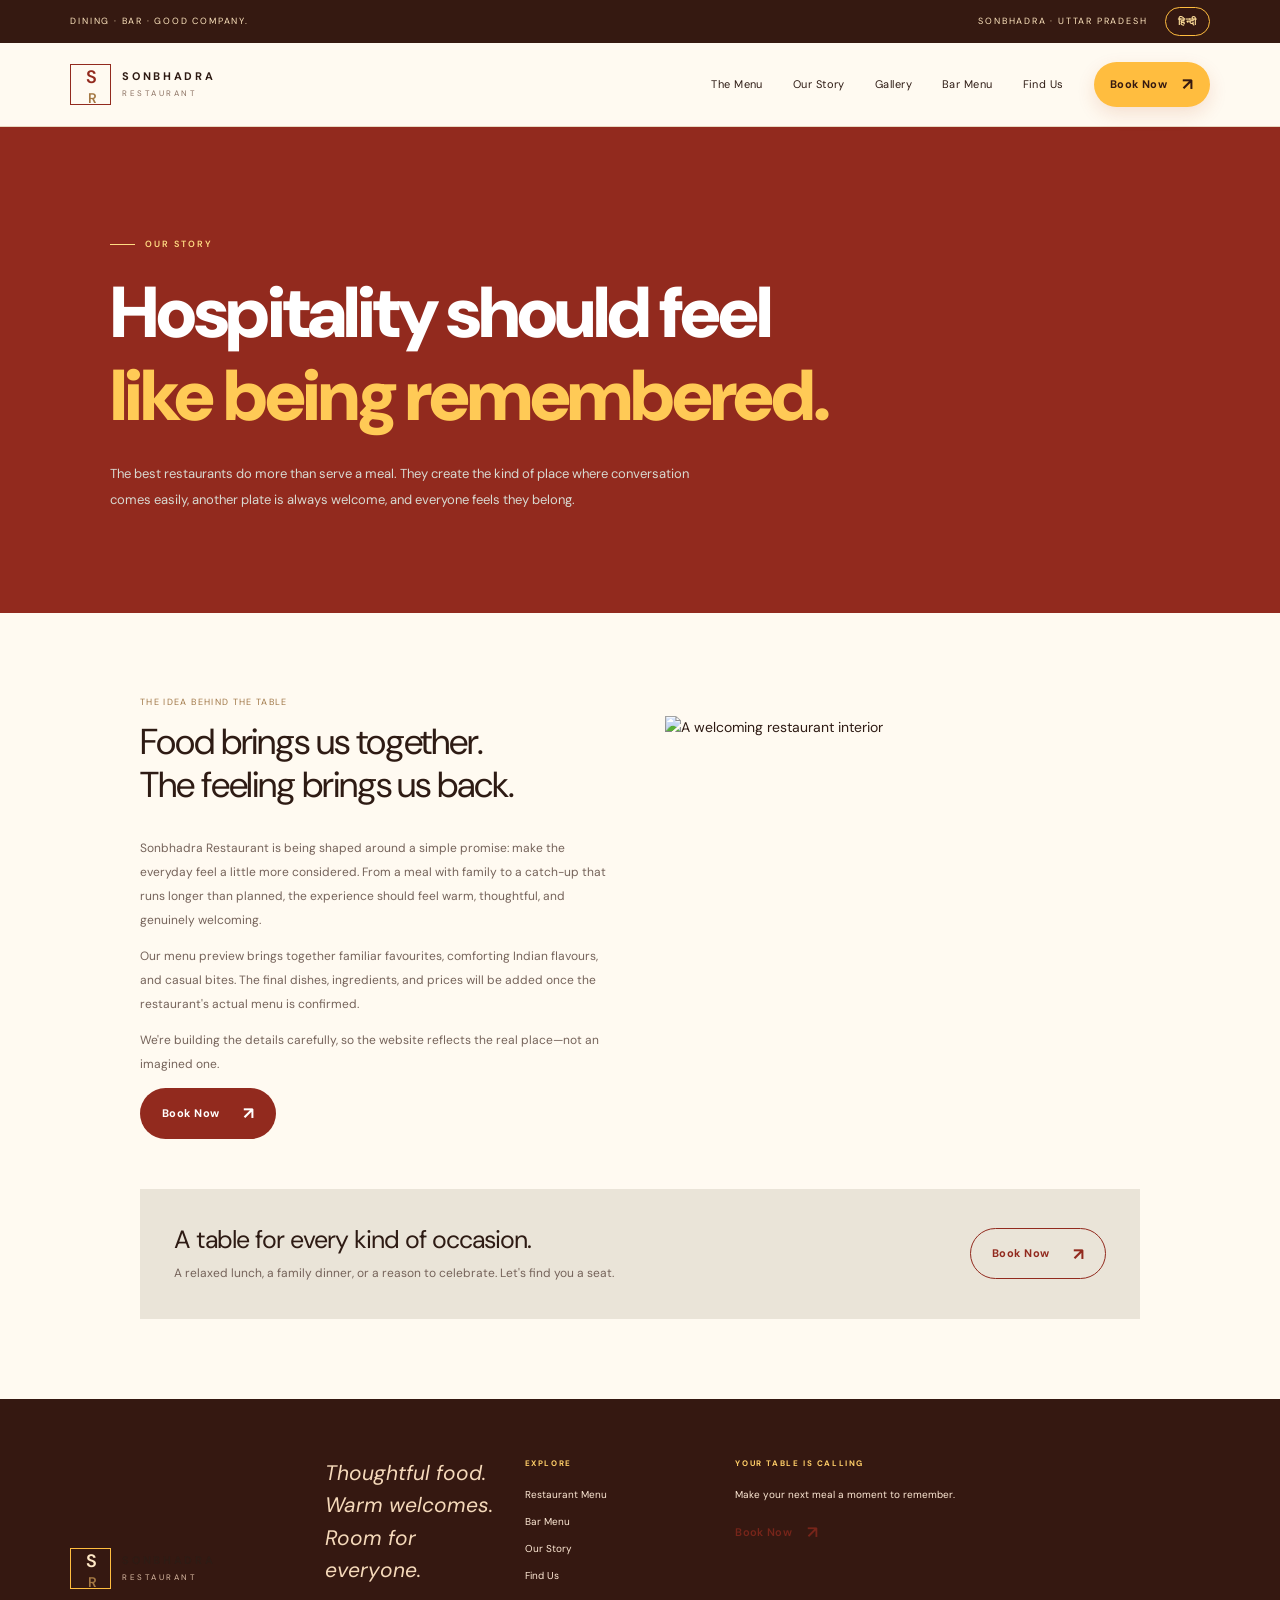
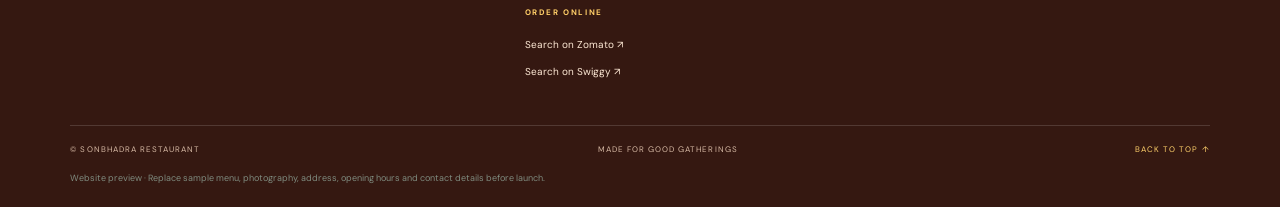
==== commit b98aa6e9: "Keep browser theme colour consistent with the permanent red brand" ====
--- a/about.html
+++ b/about.html
@@ -3,7 +3,7 @@
 <head>
 <meta charset="utf-8">
 <meta name="viewport" content="width=device-width, initial-scale=1">
-<meta name="theme-color" content="#18251e">
+<meta name="theme-color" content="#922a1e">
 <meta name="description" content="Learn about the hospitality and dining experience envisioned by Sonbhadra Restaurant &amp; Bar. Explore our restaurant and bar menus and plan a visit.">
 <title>Our Story | Sonbhadra Restaurant &amp; Bar</title>
 <meta property="og:type" content="website">
--- a/styles.css
+++ b/styles.css
@@ -1,3 +1,4 @@
+/* CANONICAL BRAND THEME — keep tomato red, saffron yellow and warm cream as the permanent design base. */
 :root{--forest:#922a1e;--forest-2:#6f1f18;--cream:#fff2dc;--paper:#fffaf1;--gold:#ffbd3f;--gold-light:#ffdf9b;--ink:#351811;--muted:#80675b;--line:#edd9bd;--serif:"Nunito", "DM Sans", Arial, sans-serif;--sans:"DM Sans",Arial,sans-serif;--container:1240px}*{box-sizing:border-box}html{scroll-behavior:smooth;scroll-padding-top:92px}body{margin:0;background:var(--paper);color:var(--ink);font-family:var(--sans);font-size:14px;line-height:1.7;-webkit-font-smoothing:antialiased}body.modal-open{overflow:hidden}img{display:block;width:100%;height:100%;object-fit:cover}a{color:inherit;text-decoration:none}button,input,select{font:inherit}button{cursor:pointer}button:focus-visible,a:focus-visible,input:focus-visible,select:focus-visible{outline:2px solid var(--gold);outline-offset:4px}.topline{min-height:30px;padding:7px 5.5%;display:flex;justify-content:space-between;align-items:center;background:#111a14;color:#cfc5b4;font-size:9px;letter-spacing:.2em}.site-header{position:sticky;top:0;z-index:30;display:flex;align-items:center;justify-content:space-between;padding:19px 5.5%;background:rgba(251,249,244,.96);border-bottom:1px solid rgba(32,42,34,.08);backdrop-filter:blur(16px);transition:padding .25s,box-shadow .25s}.site-header.is-scrolled{padding-top:13px;padding-bottom:13px;box-shadow:0 8px 28px #18251e0b}.brand{display:inline-flex;align-items:center;gap:11px;flex-shrink:0}.brand-mark{width:41px;height:41px;border:1px solid var(--gold);display:grid;place-items:center;position:relative;font:600 18px var(--serif);color:var(--forest);letter-spacing:-.08em}.brand-mark span{font-size:14px;color:#a47843;margin-left:1px}.brand-copy{display:flex;flex-direction:column;line-height:1.25;letter-spacing:.19em}.brand-copy strong{font-size:11px;font-weight:700}.brand-copy small{font-size:8px;letter-spacing:.31em;color:var(--muted);margin-top:4px}.main-nav{display:flex;gap:30px;align-items:center}.main-nav>a{font-size:11px;letter-spacing:.04em;transition:color .2s}.main-nav>a:hover,.footer-links a:hover{color:#ac7c43}.button{border:1px solid transparent;display:inline-flex;align-items:center;justify-content:center;gap:23px;padding:15px 21px;font-size:11px;font-weight:600;letter-spacing:.04em;transition:background .22s,color .22s,border-color .22s,transform .22s;min-height:48px}.button:hover{transform:translateY(-2px)}.button span{font-size:17px;line-height:0}.button-small{padding:12px 15px;min-height:42px;gap:15px}.button-gold{color:#171f18;background:var(--gold)}.button-gold:hover{background:var(--gold-light)}.button-dark{color:#fff;background:var(--forest)}.button-dark:hover{background:#314537}.button-outline{border-color:var(--forest);color:var(--forest);background:transparent}.button-outline:hover{background:var(--forest);color:white}.menu-toggle{display:none;background:none;border:0;padding:9px}.menu-toggle span{display:block;width:24px;height:1px;background:var(--forest);margin:6px}
 .hero{position:relative;isolation:isolate;min-height:690px;height:min(79vw,790px);max-height:850px;background:#20271f;color:#fff;display:flex;align-items:center;overflow:hidden}.hero-image,.hero-shade{position:absolute;inset:0;z-index:-2}.hero-image{object-position:center 55%;animation:heroReveal 1.1s ease-out both}.hero-shade{z-index:-1;background:linear-gradient(90deg,rgba(10,16,12,.84) 0%,rgba(14,20,15,.64) 44%,rgba(10,15,11,.16) 100%),linear-gradient(0deg,rgba(8,13,10,.55),transparent 26%)}.hero-content{width:min(720px,72%);margin-left:max(8%,calc((100% - var(--container))/2));padding:72px 0 92px;animation:fadeUp .75s .12s both}.eyebrow{display:flex;align-items:center;gap:10px;margin:0 0 20px;color:#9c794d;font-size:9px;font-weight:600;letter-spacing:.22em}.eyebrow>span{display:inline-block;width:25px;height:1px;background:currentColor}.eyebrow-light{color:var(--gold-light)}h1,h2,h3,p{margin-top:0}h1,h2{font-family:var(--serif);font-weight:400;letter-spacing:-.045em}h1{font-size:clamp(48px,6.5vw,84px);line-height:1.08;margin-bottom:23px}h1 em,h2 em{font-weight:400;color:var(--gold);font-style:italic}.hero-lede{max-width:390px;color:#e0ded7;font-size:14px;line-height:1.9}.hero-actions{display:flex;align-items:center;gap:29px;margin-top:35px}.text-link{display:inline-flex;align-items:center;gap:15px;border:0;padding:0;background:transparent;color:var(--forest);font-size:11px;font-weight:600;letter-spacing:.03em}.text-link span{font-size:17px;transition:transform .2s}.text-link:hover span{transform:translate(3px,-2px)}.text-link-light{color:#fff}.hero-foot{position:absolute;bottom:25px;left:5.5%;right:5.5%;display:flex;justify-content:space-between;color:#d8d3c8;font-size:8px;letter-spacing:.2em}.hero-scroll b{padding-left:10px;color:var(--gold-light);font-size:13px}.hero-seal{position:absolute;right:8%;bottom:18%;height:136px;width:136px;border:1px solid rgba(226,193,142,.58);border-radius:50%;display:flex;flex-direction:column;align-items:center;justify-content:center;text-align:center;transform:rotate(9deg);color:#efe5d3}.hero-seal span{font-size:7px;letter-spacing:.2em}.hero-seal strong{font:500 14px/1.25 var(--serif);letter-spacing:.04em;margin:6px 0}.hero-seal i{font-style:normal;color:var(--gold-light);font-size:12px}.intro-strip{display:grid;grid-template-columns:repeat(3,1fr);padding:29px max(8%,calc((100% - var(--container))/2));background:#ece6da;border-bottom:1px solid #e4dccf}.intro-strip>div{display:flex;align-items:center;gap:16px;padding:0 24px;border-right:1px solid #d6ccbd}.intro-strip>div:first-child{padding-left:0}.intro-strip>div:last-child{border:0}.strip-number{font:italic 19px var(--serif);color:#b18c5c}.intro-strip p{display:flex;flex-direction:column;gap:2px;margin:0}.intro-strip strong{font-size:11px;font-weight:600}.intro-strip small{font-size:10px;color:var(--muted)}
 .section{padding:105px max(5.5%,calc((100% - var(--container))/2))}.section-heading{display:flex;justify-content:space-between;align-items:end;gap:35px;margin-bottom:39px}.section-heading h2,.story-copy h2,.visit-copy h2,.page-hero h1{font-size:clamp(38px,4.6vw,58px);line-height:1.15;margin:0}.heading-note{max-width:320px;margin:0 0 5px;color:var(--muted);font-size:12px;line-height:1.9}.menu-toolbar{display:flex;align-items:center;justify-content:space-between;gap:18px;margin-bottom:25px}.filter-tabs{display:flex;gap:7px;flex-wrap:wrap}.filter-tab{padding:10px 15px;border:1px solid #ddd6c9;background:transparent;color:#51564f;font-size:10px;transition:all .2s}.filter-tab:hover,.filter-tab.is-active{background:var(--forest);border-color:var(--forest);color:#fff}.menu-note{font-size:8px;letter-spacing:.14em;color:#8b8b80;text-align:right}.menu-grid{display:grid;grid-template-columns:repeat(3,minmax(0,1fr));gap:31px 23px}.dish-card{min-width:0;transition:opacity .2s,transform .2s}.dish-card[hidden]{display:none}.dish-image{height:235px;position:relative;overflow:hidden;background:#ddd7cb}.dish-image img{transition:transform .55s cubic-bezier(.2,.7,.2,1)}.dish-card:hover .dish-image img{transform:scale(1.05)}.dish-tag{position:absolute;top:13px;left:13px;padding:7px 9px;background:#f8f4ebed;color:var(--forest);font-size:8px;font-weight:700;letter-spacing:.13em}.dish-meta{display:flex;align-items:flex-start;justify-content:space-between;gap:15px;padding:15px 0 0}.dish-meta h3{margin:0 0 5px;font:500 20px var(--serif);letter-spacing:-.025em}.dish-meta p{max-width:275px;margin:0;color:var(--muted);font-size:10px;line-height:1.75}.dish-price{font:italic 18px var(--serif);color:#986b39;white-space:nowrap;padding-top:2px}.menu-bottom{display:flex;align-items:center;justify-content:space-between;gap:24px;margin-top:40px;padding-top:22px;border-top:1px solid var(--line)}.menu-bottom p{margin:0;font-size:10px;color:var(--muted)}
@@ -464,3 +465,13 @@
  .menu-expand-button{min-height:46px;margin-top:20px;padding:13px 15px;font-size:8px}
 }
 @media(prefers-reduced-motion:reduce){.dish-card{animation:none}}
+
+
+/* Persistent English/Hindi switch; stays visible on narrow screens. */
+.topline-tools{display:flex;align-items:center;gap:18px}
+.language-toggle{appearance:none;border:1px solid #ffbd3f;border-radius:999px;background:#351811;color:#ffdf9b;padding:6px 12px;min-height:29px;font:700 10px/1 var(--sans);letter-spacing:.04em;cursor:pointer;white-space:nowrap;transition:background .2s,color .2s,transform .2s}
+.language-toggle:hover{background:#ffbd3f;color:#351811}
+.language-toggle:active{transform:scale(.97)}
+.footer-order-heading{font-size:8px;letter-spacing:.2em;color:#ffce68;margin-top:12px}
+.footer-links a[target="_blank"]{display:inline-flex;align-items:center;gap:5px}
+@media(max-width:760px){.topline{gap:10px;padding:7px 5%}.topline-tools{gap:0}.topline-right{display:none}.language-toggle{min-height:30px;padding:7px 11px;font-size:10px}}
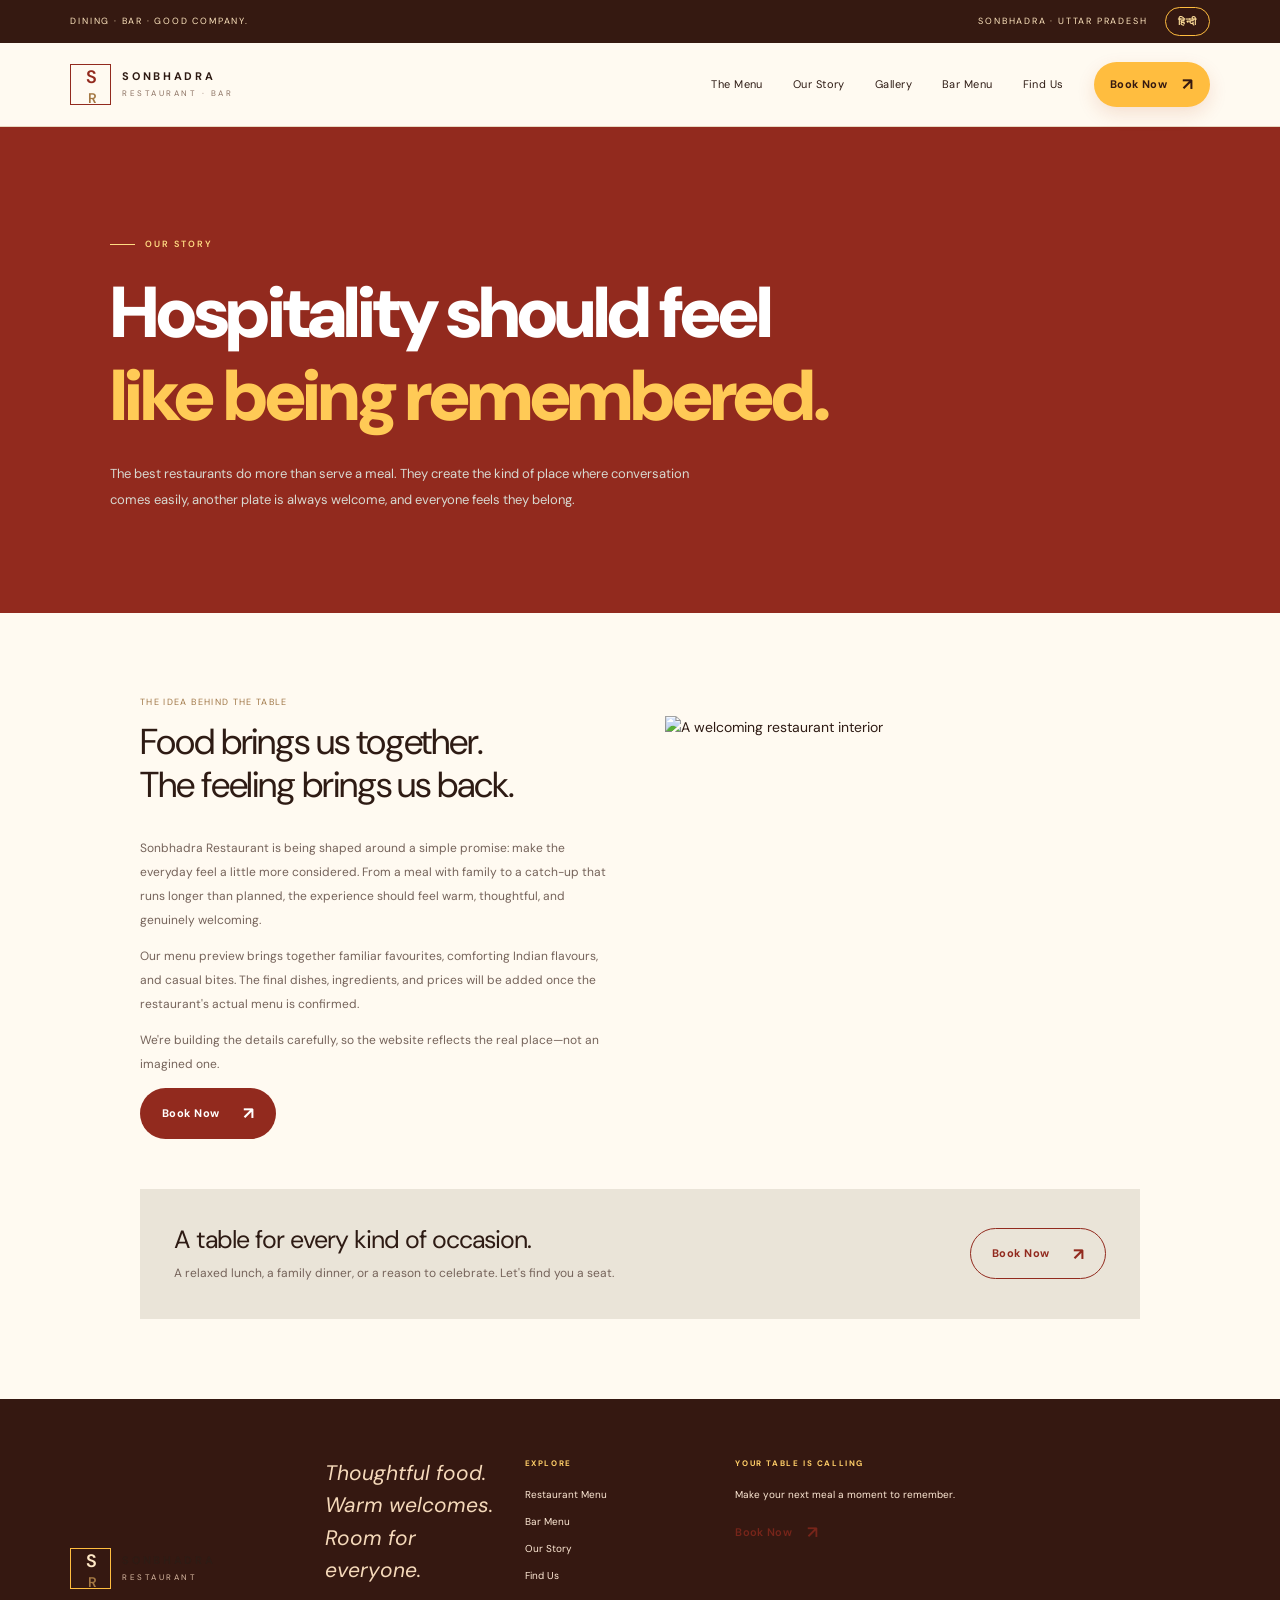
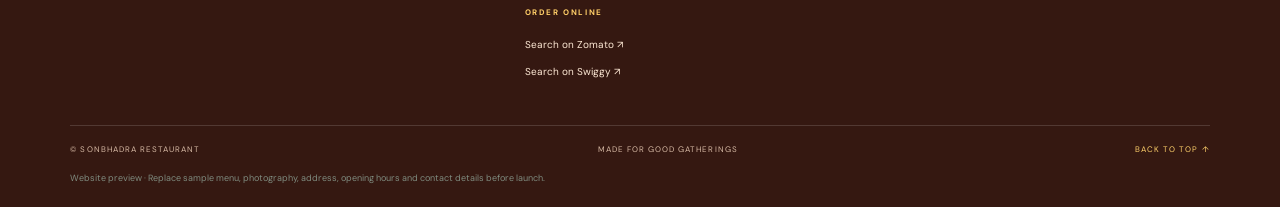
==== commit 370c9a95: "Match story page wordmark to restaurant brand" ====
--- a/about.html
+++ b/about.html
@@ -18,8 +18,8 @@
 <meta name="twitter:card" content="summary_large_image">
 <meta name="twitter:title" content="Our Story | Sonbhadra Restaurant &amp; Bar">
 <meta name="twitter:description" content="Discover the story and dining experience behind Sonbhadra Restaurant &amp; Bar.">
-<meta name="twitter:image" content="https://images.unsplash.com/photo-1414235077428-338989a2e8c0?auto=format&amp;fit=crop&amp;w=1200&amp;h=630&amp;q=85"><link rel="preconnect" href="https://fonts.googleapis.com"><link rel="preconnect" href="https://fonts.gstatic.com" crossorigin><link href="https://fonts.googleapis.com/css2?family=DM+Sans:wght@400;500;600;700&family=Playfair+Display:wght@400;500;600;700&display=swap" rel="stylesheet"><link rel="stylesheet" href="styles.css"><script src="app.js" defer></script></head>
-<body><div class="topline"><span>DINING · BAR · GOOD COMPANY.</span><div class="topline-tools"><span class="topline-right">SONBHADRA · UTTAR PRADESH</span><button class="language-toggle" type="button" data-language-toggle aria-label="Switch language to Hindi">हिन्दी</button></div></div><header class="site-header" id="top"><a class="brand" href="index.html"><span class="brand-mark">S<span>R</span></span><span class="brand-copy"><strong>SONBHADRA</strong><small>RESTAURANT</small></span></a><button class="menu-toggle" type="button" aria-label="Open navigation" aria-expanded="false"><span></span><span></span></button><nav class="main-nav" aria-label="Main navigation"><a href="index.html#menu">The Menu</a><a href="about.html">Our Story</a><a href="index.html#gallery">Gallery</a><a href="index.html#menu">Bar Menu</a><a href="index.html#visit">Find Us</a><button class="button button-small button-gold js-book" type="button">Book Now <span>↗</span></button></nav></header>
+<meta name="twitter:image" content="https://images.unsplash.com/photo-1414235077428-338989a2e8c0?auto=format&amp;fit=crop&amp;w=1200&amp;h=630&amp;q=85"><link rel="preconnect" href="https://fonts.googleapis.com"><link rel="preconnect" href="https://fonts.gstatic.com" crossorigin><link href="https://fonts.googleapis.com/css2?family=DM+Sans:wght@400;500;600;700&family=Playfair+Display:wght@400;500;600;700&display=swap" rel="stylesheet"><link rel="stylesheet" href="styles.css"><script src="app.js?v=lang-motion-20261014-2" defer></script></head>
+<body><div class="topline"><span>DINING · BAR · GOOD COMPANY.</span><div class="topline-tools"><span class="topline-right">SONBHADRA · UTTAR PRADESH</span><button class="language-toggle" type="button" data-language-toggle aria-label="Switch language to Hindi">हिन्दी</button></div></div><header class="site-header" id="top"><a class="brand" href="index.html"><span class="brand-mark">S<span>R</span></span><span class="brand-copy"><strong>SONBHADRA</strong><small>RESTAURANT <i aria-hidden="true">·</i> BAR</small></span></a><button class="menu-toggle" type="button" aria-label="Open navigation" aria-expanded="false"><span></span><span></span></button><nav class="main-nav" aria-label="Main navigation"><a href="index.html#menu">The Menu</a><a href="about.html">Our Story</a><a href="index.html#gallery">Gallery</a><a href="index.html#menu">Bar Menu</a><a href="index.html#visit">Find Us</a><button class="button button-small button-gold js-book" type="button">Book Now <span>↗</span></button></nav></header>
 <main><section class="page-hero"><p class="eyebrow"><span></span> OUR STORY</p><h1>Hospitality should feel<br><em>like being remembered.</em></h1><p class="page-lede">The best restaurants do more than serve a meal. They create the kind of place where conversation comes easily, another plate is always welcome, and everyone feels they belong.</p></section>
 <section class="page-content"><div class="page-split"><div><p class="page-eyebrow-note">THE IDEA BEHIND THE TABLE</p><h2>Food brings us together.<br>The feeling brings us back.</h2><p>Sonbhadra Restaurant is being shaped around a simple promise: make the everyday feel a little more considered. From a meal with family to a catch-up that runs longer than planned, the experience should feel warm, thoughtful, and genuinely welcoming.</p><p>Our menu preview brings together familiar favourites, comforting Indian flavours, and casual bites. The final dishes, ingredients, and prices will be added once the restaurant's actual menu is confirmed.</p><p>We're building the details carefully, so the website reflects the real place—not an imagined one.</p><button class="button button-dark js-book" type="button">Book Now <span>↗</span></button></div><img src="https://images.unsplash.com/photo-1517248135467-4c7edcad34c4?auto=format&fit=crop&w=1100&q=85" alt="A welcoming restaurant interior" loading="lazy"></div><div class="page-callout"><div><h3>A table for every kind of occasion.</h3><p>A relaxed lunch, a family dinner, or a reason to celebrate. Let's find you a seat.</p></div><button class="button button-outline js-book" type="button">Book Now <span>↗</span></button></div></section></main>
 <footer class="site-footer"><div class="footer-main"><a class="brand brand-footer" href="index.html"><span class="brand-mark">S<span>R</span></span><span class="brand-copy"><strong>SONBHADRA</strong><small>RESTAURANT</small></span></a><p>Thoughtful food.<br>Warm welcomes.<br>Room for everyone.</p><div class="footer-links"><strong>EXPLORE</strong><a href="index.html#menu">Restaurant Menu</a><a href="index.html#menu" data-open-bar-menu>Bar Menu</a><a href="about.html">Our Story</a><a href="index.html#visit">Find Us</a><strong class="footer-order-heading">ORDER ONLINE</strong><a href="https://www.zomato.com/robertsganj/restaurants?query=Sonbhadra%20Restaurant" target="_blank" rel="noopener noreferrer">Search on Zomato ↗</a><a href="https://www.swiggy.com/search?query=Sonbhadra%20Restaurant%20Bar" target="_blank" rel="noopener noreferrer">Search on Swiggy ↗</a></div><div class="footer-booking"><strong>YOUR TABLE IS CALLING</strong><p>Make your next meal a moment to remember.</p><button class="text-link text-link-light js-book" type="button">Book Now <span>↗</span></button></div></div><div class="footer-bottom"><span>© <span data-year></span> SONBHADRA RESTAURANT</span><span>MADE FOR GOOD GATHERINGS</span><a href="#top">BACK TO TOP ↑</a></div><p class="demo-note">Website preview · Replace sample menu, photography, address, opening hours and contact details before launch.</p></footer>
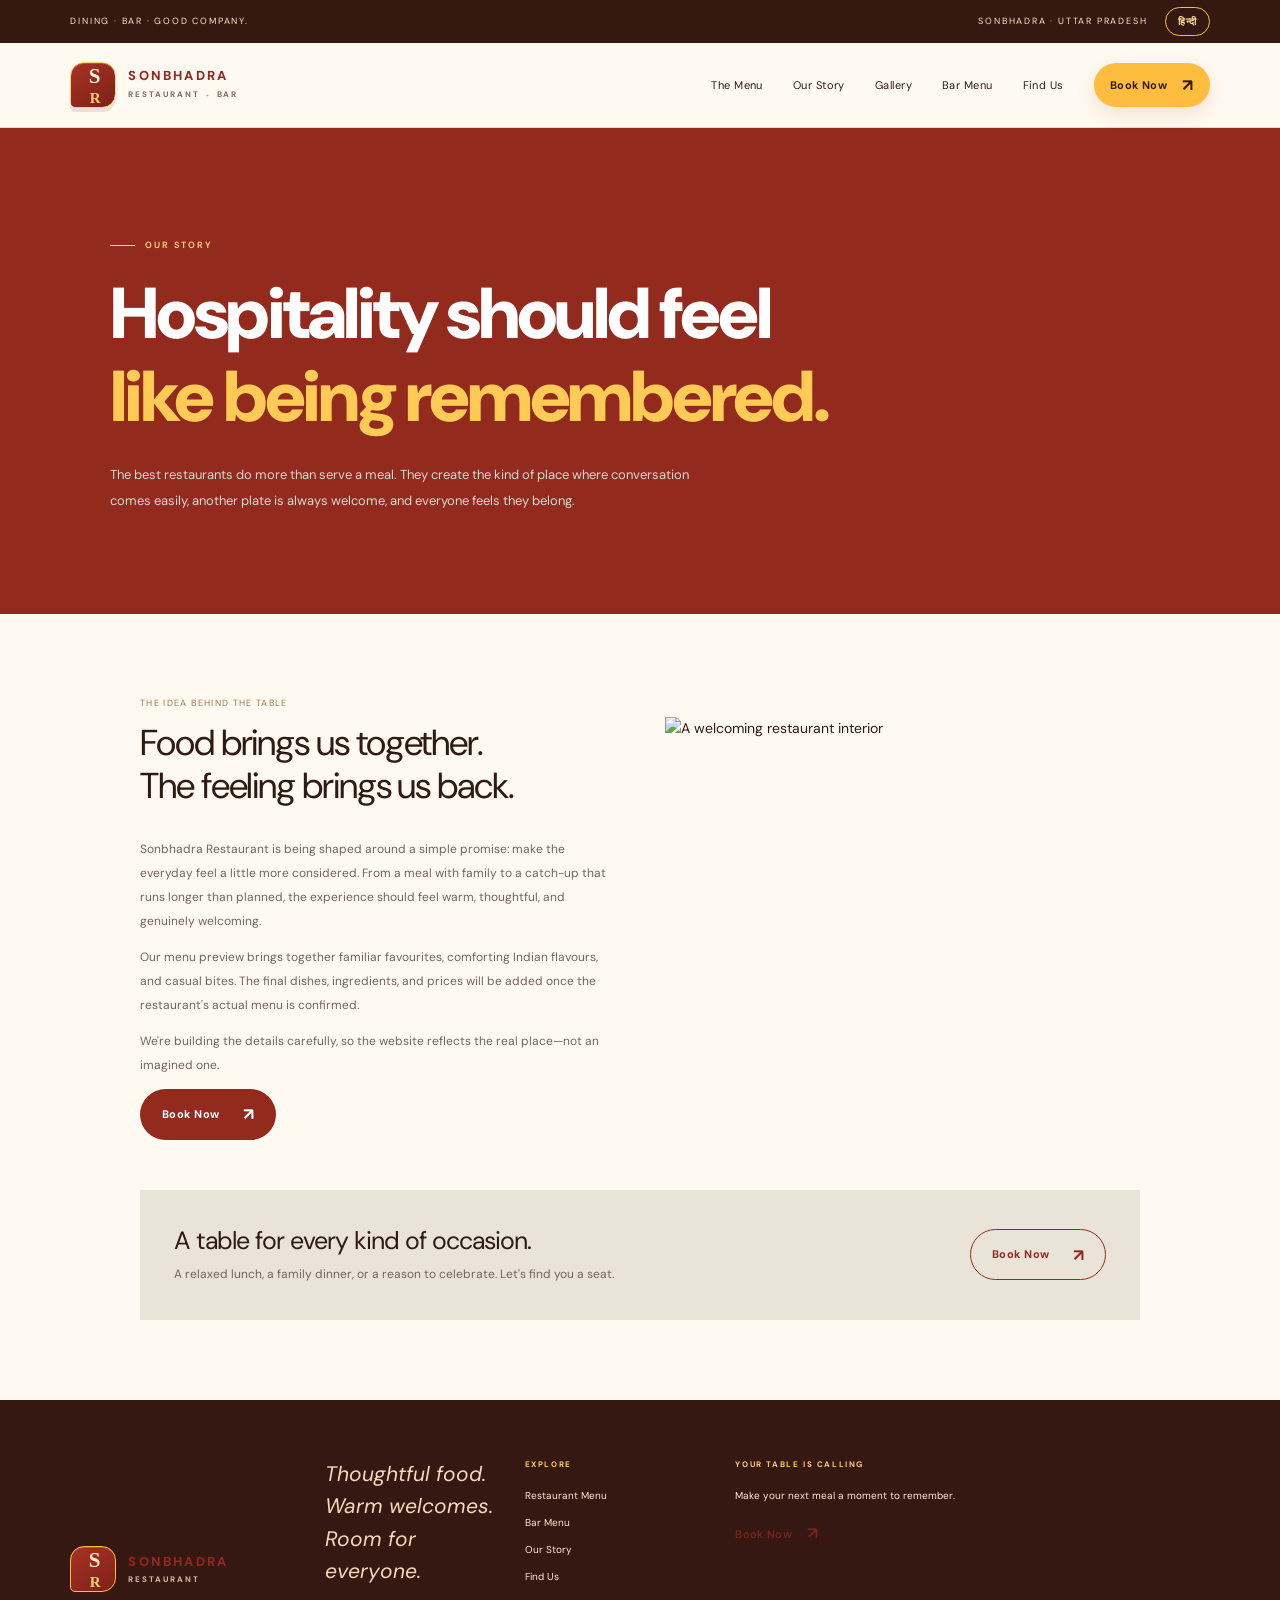
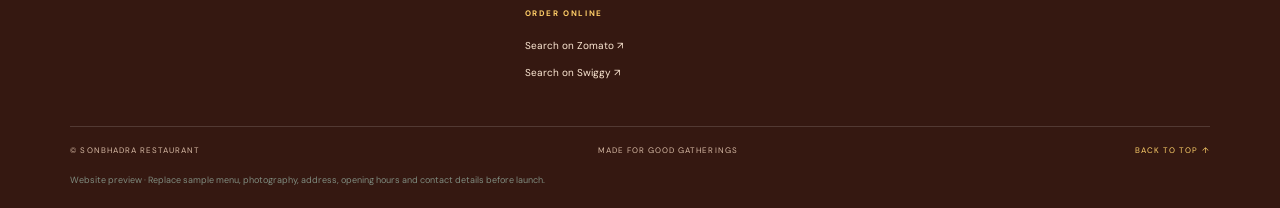
==== commit 53a84617: "Refresh stylesheet cache after header branding fix" ====
--- a/about.html
+++ b/about.html
@@ -18,7 +18,7 @@
 <meta name="twitter:card" content="summary_large_image">
 <meta name="twitter:title" content="Our Story | Sonbhadra Restaurant &amp; Bar">
 <meta name="twitter:description" content="Discover the story and dining experience behind Sonbhadra Restaurant &amp; Bar.">
-<meta name="twitter:image" content="https://images.unsplash.com/photo-1414235077428-338989a2e8c0?auto=format&amp;fit=crop&amp;w=1200&amp;h=630&amp;q=85"><link rel="preconnect" href="https://fonts.googleapis.com"><link rel="preconnect" href="https://fonts.gstatic.com" crossorigin><link href="https://fonts.googleapis.com/css2?family=DM+Sans:wght@400;500;600;700&family=Playfair+Display:wght@400;500;600;700&display=swap" rel="stylesheet"><link rel="stylesheet" href="styles.css"><script src="app.js?v=lang-motion-20261014-2" defer></script></head>
+<meta name="twitter:image" content="https://images.unsplash.com/photo-1414235077428-338989a2e8c0?auto=format&amp;fit=crop&amp;w=1200&amp;h=630&amp;q=85"><link rel="preconnect" href="https://fonts.googleapis.com"><link rel="preconnect" href="https://fonts.gstatic.com" crossorigin><link href="https://fonts.googleapis.com/css2?family=DM+Sans:wght@400;500;600;700&family=Playfair+Display:wght@400;500;600;700&display=swap" rel="stylesheet"><link rel="stylesheet" href="styles.css?v=brand-fix-20261014-1"><script src="app.js?v=lang-motion-20261014-2" defer></script></head>
 <body><div class="topline"><span>DINING · BAR · GOOD COMPANY.</span><div class="topline-tools"><span class="topline-right">SONBHADRA · UTTAR PRADESH</span><button class="language-toggle" type="button" data-language-toggle aria-label="Switch language to Hindi">हिन्दी</button></div></div><header class="site-header" id="top"><a class="brand" href="index.html"><span class="brand-mark">S<span>R</span></span><span class="brand-copy"><strong>SONBHADRA</strong><small>RESTAURANT <i aria-hidden="true">·</i> BAR</small></span></a><button class="menu-toggle" type="button" aria-label="Open navigation" aria-expanded="false"><span></span><span></span></button><nav class="main-nav" aria-label="Main navigation"><a href="index.html#menu">The Menu</a><a href="about.html">Our Story</a><a href="index.html#gallery">Gallery</a><a href="index.html#menu">Bar Menu</a><a href="index.html#visit">Find Us</a><button class="button button-small button-gold js-book" type="button">Book Now <span>↗</span></button></nav></header>
 <main><section class="page-hero"><p class="eyebrow"><span></span> OUR STORY</p><h1>Hospitality should feel<br><em>like being remembered.</em></h1><p class="page-lede">The best restaurants do more than serve a meal. They create the kind of place where conversation comes easily, another plate is always welcome, and everyone feels they belong.</p></section>
 <section class="page-content"><div class="page-split"><div><p class="page-eyebrow-note">THE IDEA BEHIND THE TABLE</p><h2>Food brings us together.<br>The feeling brings us back.</h2><p>Sonbhadra Restaurant is being shaped around a simple promise: make the everyday feel a little more considered. From a meal with family to a catch-up that runs longer than planned, the experience should feel warm, thoughtful, and genuinely welcoming.</p><p>Our menu preview brings together familiar favourites, comforting Indian flavours, and casual bites. The final dishes, ingredients, and prices will be added once the restaurant's actual menu is confirmed.</p><p>We're building the details carefully, so the website reflects the real place—not an imagined one.</p><button class="button button-dark js-book" type="button">Book Now <span>↗</span></button></div><img src="https://images.unsplash.com/photo-1517248135467-4c7edcad34c4?auto=format&fit=crop&w=1100&q=85" alt="A welcoming restaurant interior" loading="lazy"></div><div class="page-callout"><div><h3>A table for every kind of occasion.</h3><p>A relaxed lunch, a family dinner, or a reason to celebrate. Let's find you a seat.</p></div><button class="button button-outline js-book" type="button">Book Now <span>↗</span></button></div></section></main>
--- a/styles.css
+++ b/styles.css
@@ -475,3 +475,22 @@
 .footer-order-heading{font-size:8px;letter-spacing:.2em;color:#ffce68;margin-top:12px}
 .footer-links a[target="_blank"]{display:inline-flex;align-items:center;gap:5px}
 @media(max-width:760px){.topline{gap:10px;padding:7px 5%}.topline-tools{gap:0}.topline-right{display:none}.language-toggle{min-height:30px;padding:7px 11px;font-size:10px}}
+
+
+/* Polished Sonbhadra wordmark — permanent tomato-red / saffron identity. */
+.brand{gap:12px;min-width:0}
+.brand-mark{width:46px;height:46px;flex:0 0 46px;border:1px solid #ffcf72;border-radius:14px 14px 14px 5px;background:linear-gradient(145deg,#a83224 0%,#7d2119 100%);color:#fff4dc;box-shadow:0 4px 0 rgba(91,29,20,.12),inset 0 1px 0 rgba(255,255,255,.18);font-family:Georgia,serif;font-size:21px;font-weight:700;letter-spacing:-.12em;transition:transform .22s ease,box-shadow .22s ease}
+.brand-mark span{color:#ffcf72;font-size:15px;font-weight:700;margin-left:1px}
+.brand:hover .brand-mark{transform:translateY(-1px) rotate(-3deg);box-shadow:0 6px 12px rgba(91,29,20,.17),inset 0 1px 0 rgba(255,255,255,.18)}
+.brand-copy{gap:3px;letter-spacing:.16em;line-height:1.1}
+.brand-copy strong{font-size:13px;font-weight:800;letter-spacing:.17em;color:#922a1e}
+.brand-copy small{display:flex;align-items:center;gap:6px;font-size:8px;font-weight:700;letter-spacing:.24em;color:#80675b;margin-top:2px;white-space:nowrap}
+.brand-copy small i{font-style:normal;color:#d99520;font-size:11px}
+@media(max-width:760px){
+  .brand{gap:9px}
+  .brand-mark{width:39px;height:39px;flex-basis:39px;border-radius:12px 12px 12px 4px;font-size:18px}
+  .brand-mark span{font-size:13px}
+  .brand-copy strong{font-size:11px;letter-spacing:.14em}
+  .brand-copy small{font-size:7px;letter-spacing:.19em;gap:4px}
+}
+@media(prefers-reduced-motion:reduce){.brand-mark,.brand:hover .brand-mark{transition:none;transform:none}}
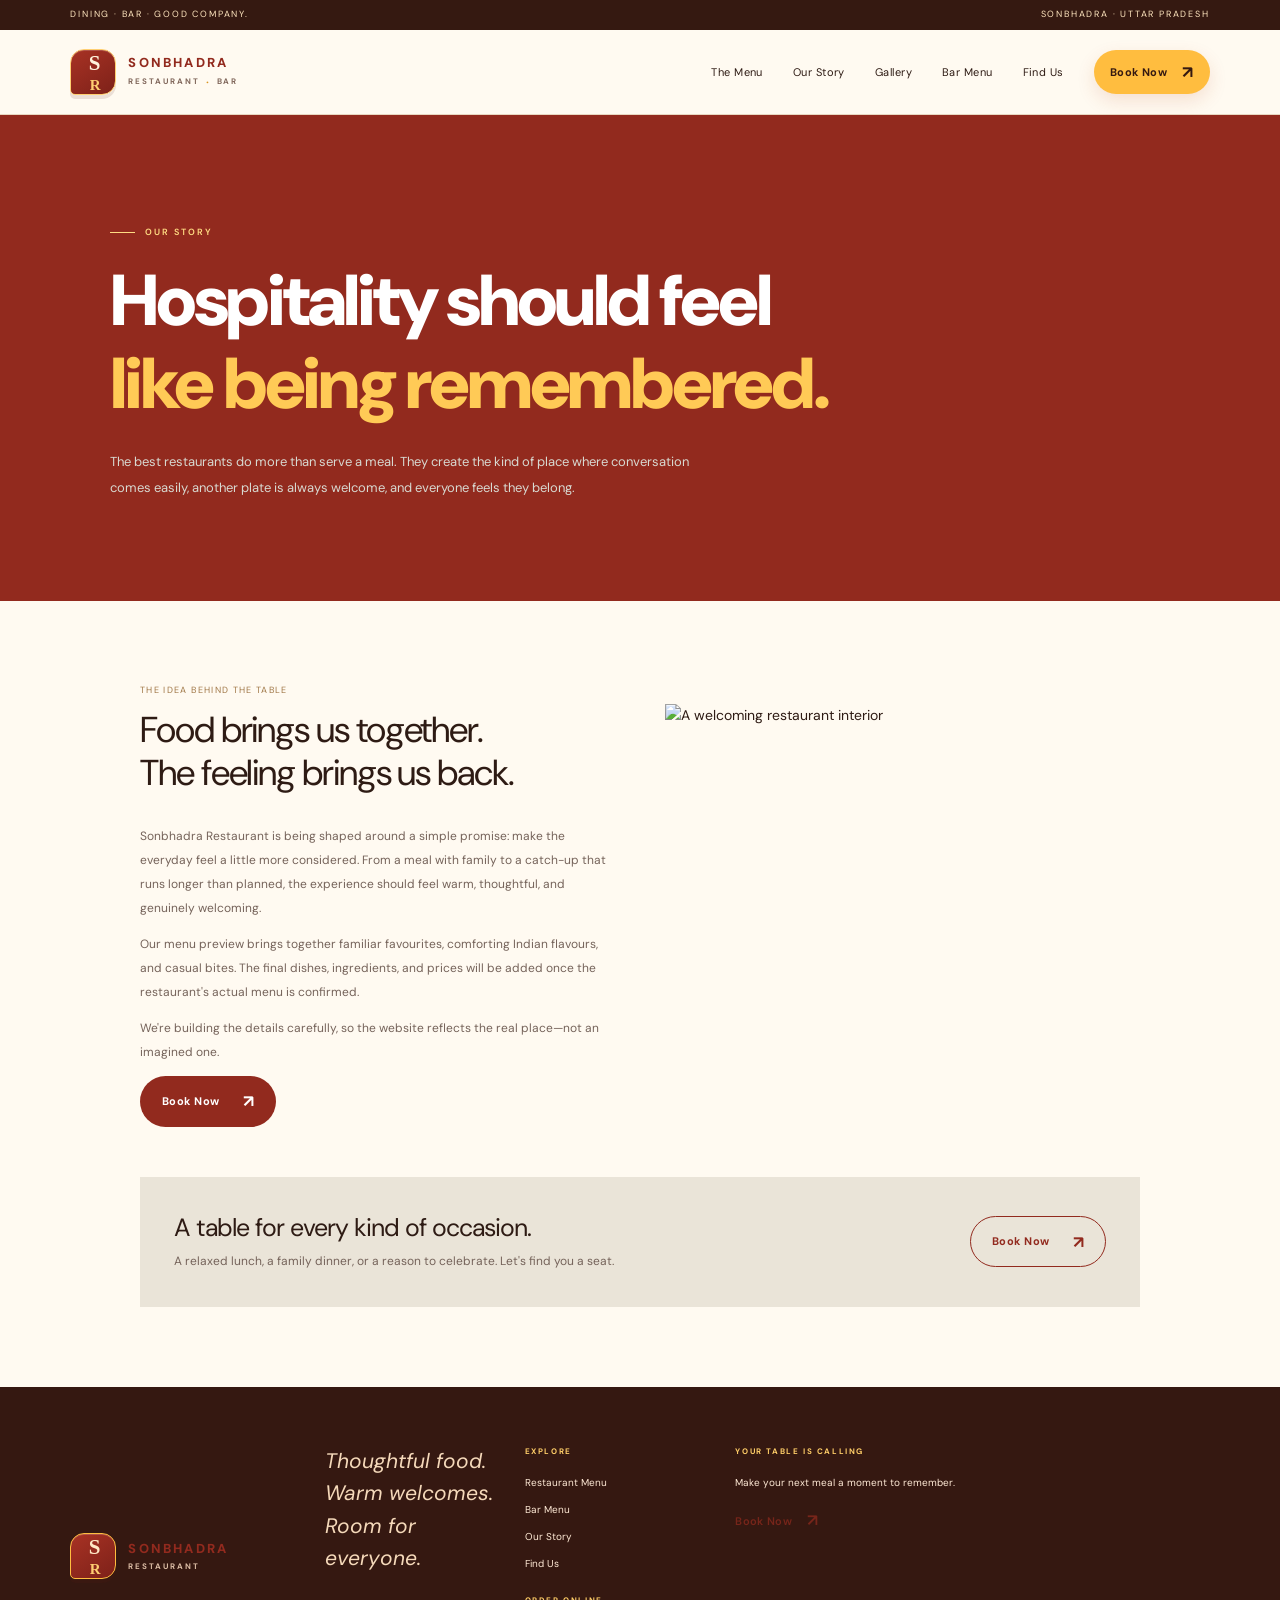
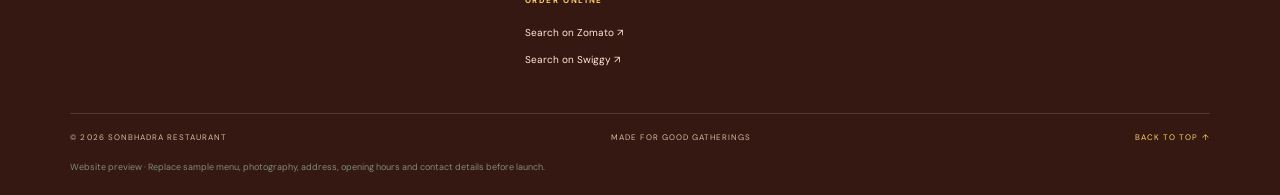
==== commit 2001cc73: "Remove language toggle and refresh story page assets" ====
--- a/about.html
+++ b/about.html
@@ -18,8 +18,8 @@
 <meta name="twitter:card" content="summary_large_image">
 <meta name="twitter:title" content="Our Story | Sonbhadra Restaurant &amp; Bar">
 <meta name="twitter:description" content="Discover the story and dining experience behind Sonbhadra Restaurant &amp; Bar.">
-<meta name="twitter:image" content="https://images.unsplash.com/photo-1414235077428-338989a2e8c0?auto=format&amp;fit=crop&amp;w=1200&amp;h=630&amp;q=85"><link rel="preconnect" href="https://fonts.googleapis.com"><link rel="preconnect" href="https://fonts.gstatic.com" crossorigin><link href="https://fonts.googleapis.com/css2?family=DM+Sans:wght@400;500;600;700&family=Playfair+Display:wght@400;500;600;700&display=swap" rel="stylesheet"><link rel="stylesheet" href="styles.css?v=brand-fix-20261014-1"><script src="app.js?v=lang-motion-20261014-2" defer></script></head>
-<body><div class="topline"><span>DINING · BAR · GOOD COMPANY.</span><div class="topline-tools"><span class="topline-right">SONBHADRA · UTTAR PRADESH</span><button class="language-toggle" type="button" data-language-toggle aria-label="Switch language to Hindi">हिन्दी</button></div></div><header class="site-header" id="top"><a class="brand" href="index.html"><span class="brand-mark">S<span>R</span></span><span class="brand-copy"><strong>SONBHADRA</strong><small>RESTAURANT <i aria-hidden="true">·</i> BAR</small></span></a><button class="menu-toggle" type="button" aria-label="Open navigation" aria-expanded="false"><span></span><span></span></button><nav class="main-nav" aria-label="Main navigation"><a href="index.html#menu">The Menu</a><a href="about.html">Our Story</a><a href="index.html#gallery">Gallery</a><a href="index.html#menu">Bar Menu</a><a href="index.html#visit">Find Us</a><button class="button button-small button-gold js-book" type="button">Book Now <span>↗</span></button></nav></header>
+<meta name="twitter:image" content="https://images.unsplash.com/photo-1414235077428-338989a2e8c0?auto=format&amp;fit=crop&amp;w=1200&amp;h=630&amp;q=85"><link rel="preconnect" href="https://fonts.googleapis.com"><link rel="preconnect" href="https://fonts.gstatic.com" crossorigin><link href="https://fonts.googleapis.com/css2?family=DM+Sans:wght@400;500;600;700&family=Playfair+Display:wght@400;500;600;700&display=swap" rel="stylesheet"><link rel="stylesheet" href="styles.css?v=stable-ui-20261014-3"><script src="app.js?v=stable-ui-20261014-3" defer></script></head>
+<body><div class="topline"><span>DINING · BAR · GOOD COMPANY.</span><div class="topline-tools"><span class="topline-right">SONBHADRA · UTTAR PRADESH</span></div></div><header class="site-header" id="top"><a class="brand" href="index.html"><span class="brand-mark">S<span>R</span></span><span class="brand-copy"><strong>SONBHADRA</strong><small>RESTAURANT <i aria-hidden="true">·</i> BAR</small></span></a><button class="menu-toggle" type="button" aria-label="Open navigation" aria-expanded="false"><span></span><span></span></button><nav class="main-nav" aria-label="Main navigation"><a href="index.html#menu">The Menu</a><a href="about.html">Our Story</a><a href="index.html#gallery">Gallery</a><a href="index.html#menu">Bar Menu</a><a href="index.html#visit">Find Us</a><button class="button button-small button-gold js-book" type="button">Book Now <span>↗</span></button></nav></header>
 <main><section class="page-hero"><p class="eyebrow"><span></span> OUR STORY</p><h1>Hospitality should feel<br><em>like being remembered.</em></h1><p class="page-lede">The best restaurants do more than serve a meal. They create the kind of place where conversation comes easily, another plate is always welcome, and everyone feels they belong.</p></section>
 <section class="page-content"><div class="page-split"><div><p class="page-eyebrow-note">THE IDEA BEHIND THE TABLE</p><h2>Food brings us together.<br>The feeling brings us back.</h2><p>Sonbhadra Restaurant is being shaped around a simple promise: make the everyday feel a little more considered. From a meal with family to a catch-up that runs longer than planned, the experience should feel warm, thoughtful, and genuinely welcoming.</p><p>Our menu preview brings together familiar favourites, comforting Indian flavours, and casual bites. The final dishes, ingredients, and prices will be added once the restaurant's actual menu is confirmed.</p><p>We're building the details carefully, so the website reflects the real place—not an imagined one.</p><button class="button button-dark js-book" type="button">Book Now <span>↗</span></button></div><img src="https://images.unsplash.com/photo-1517248135467-4c7edcad34c4?auto=format&fit=crop&w=1100&q=85" alt="A welcoming restaurant interior" loading="lazy"></div><div class="page-callout"><div><h3>A table for every kind of occasion.</h3><p>A relaxed lunch, a family dinner, or a reason to celebrate. Let's find you a seat.</p></div><button class="button button-outline js-book" type="button">Book Now <span>↗</span></button></div></section></main>
 <footer class="site-footer"><div class="footer-main"><a class="brand brand-footer" href="index.html"><span class="brand-mark">S<span>R</span></span><span class="brand-copy"><strong>SONBHADRA</strong><small>RESTAURANT</small></span></a><p>Thoughtful food.<br>Warm welcomes.<br>Room for everyone.</p><div class="footer-links"><strong>EXPLORE</strong><a href="index.html#menu">Restaurant Menu</a><a href="index.html#menu" data-open-bar-menu>Bar Menu</a><a href="about.html">Our Story</a><a href="index.html#visit">Find Us</a><strong class="footer-order-heading">ORDER ONLINE</strong><a href="https://www.zomato.com/robertsganj/restaurants?query=Sonbhadra%20Restaurant" target="_blank" rel="noopener noreferrer">Search on Zomato ↗</a><a href="https://www.swiggy.com/search?query=Sonbhadra%20Restaurant%20Bar" target="_blank" rel="noopener noreferrer">Search on Swiggy ↗</a></div><div class="footer-booking"><strong>YOUR TABLE IS CALLING</strong><p>Make your next meal a moment to remember.</p><button class="text-link text-link-light js-book" type="button">Book Now <span>↗</span></button></div></div><div class="footer-bottom"><span>© <span data-year></span> SONBHADRA RESTAURANT</span><span>MADE FOR GOOD GATHERINGS</span><a href="#top">BACK TO TOP ↑</a></div><p class="demo-note">Website preview · Replace sample menu, photography, address, opening hours and contact details before launch.</p></footer>
